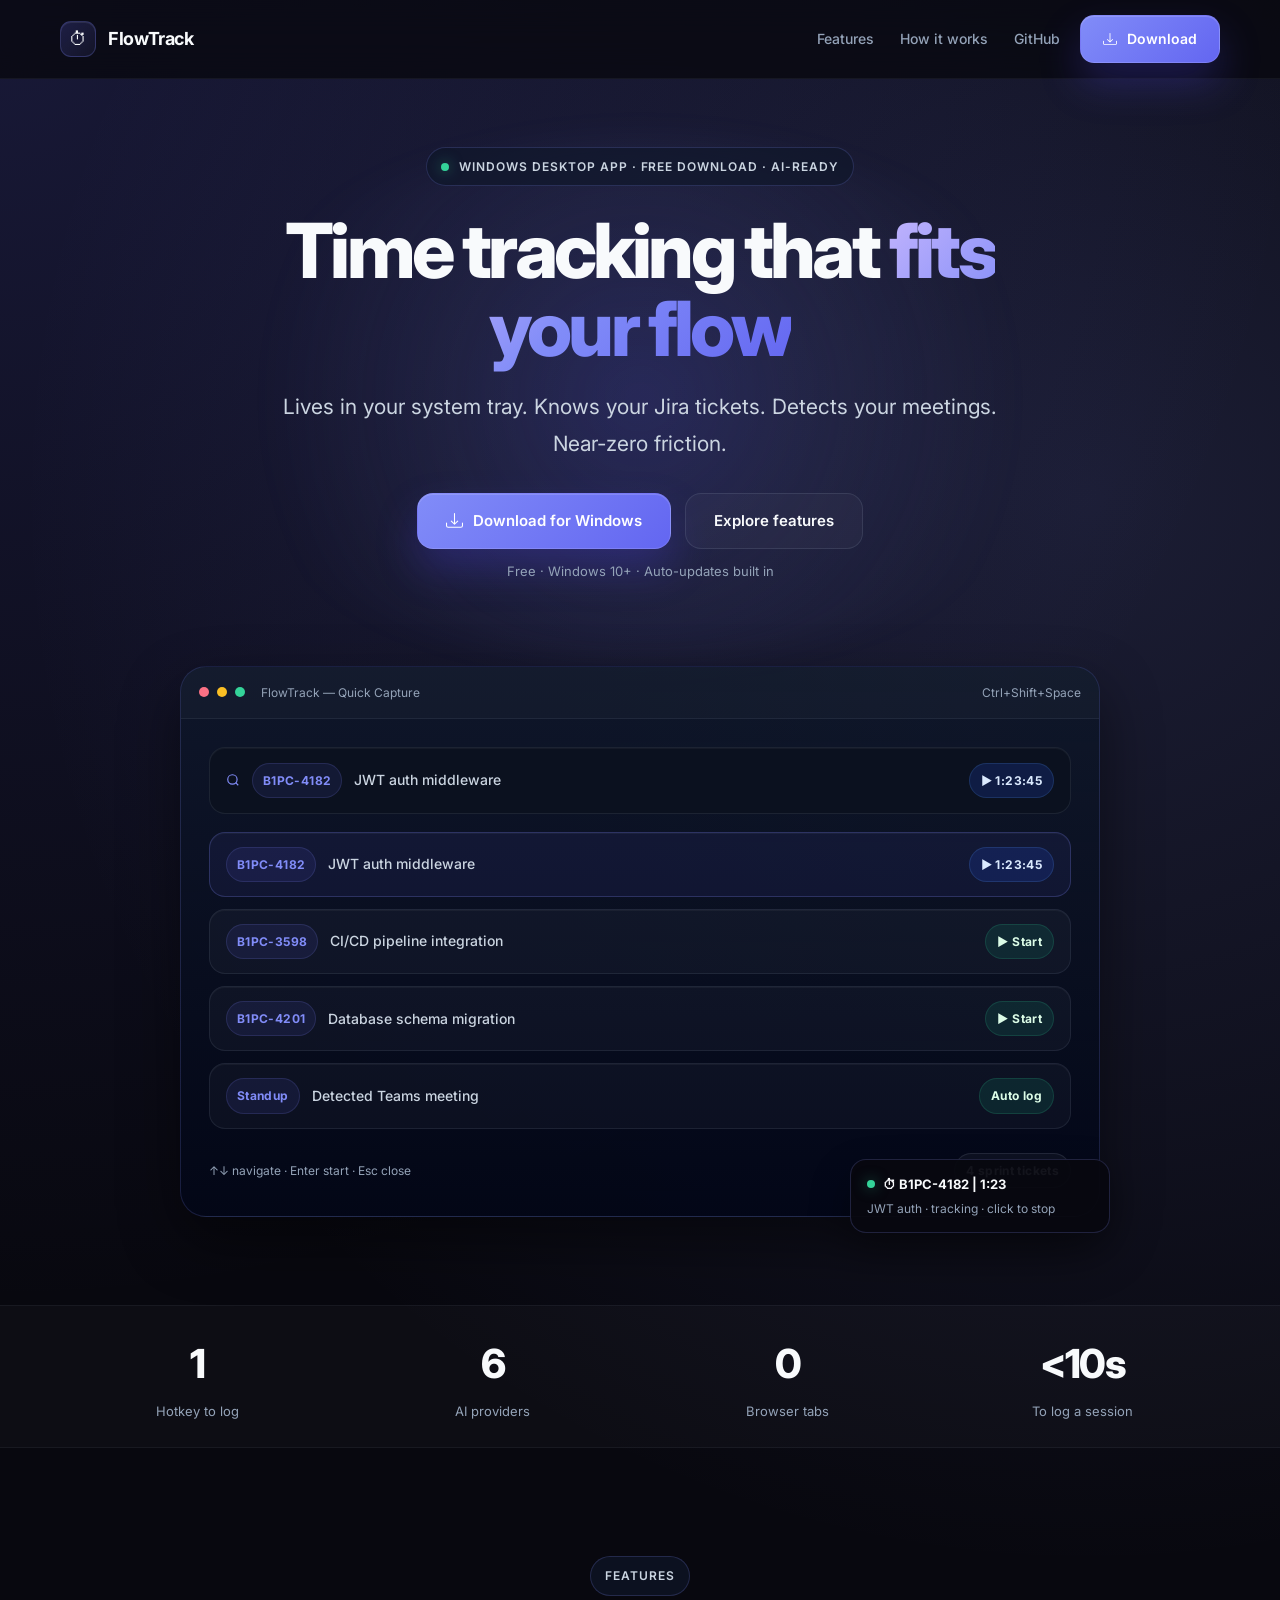
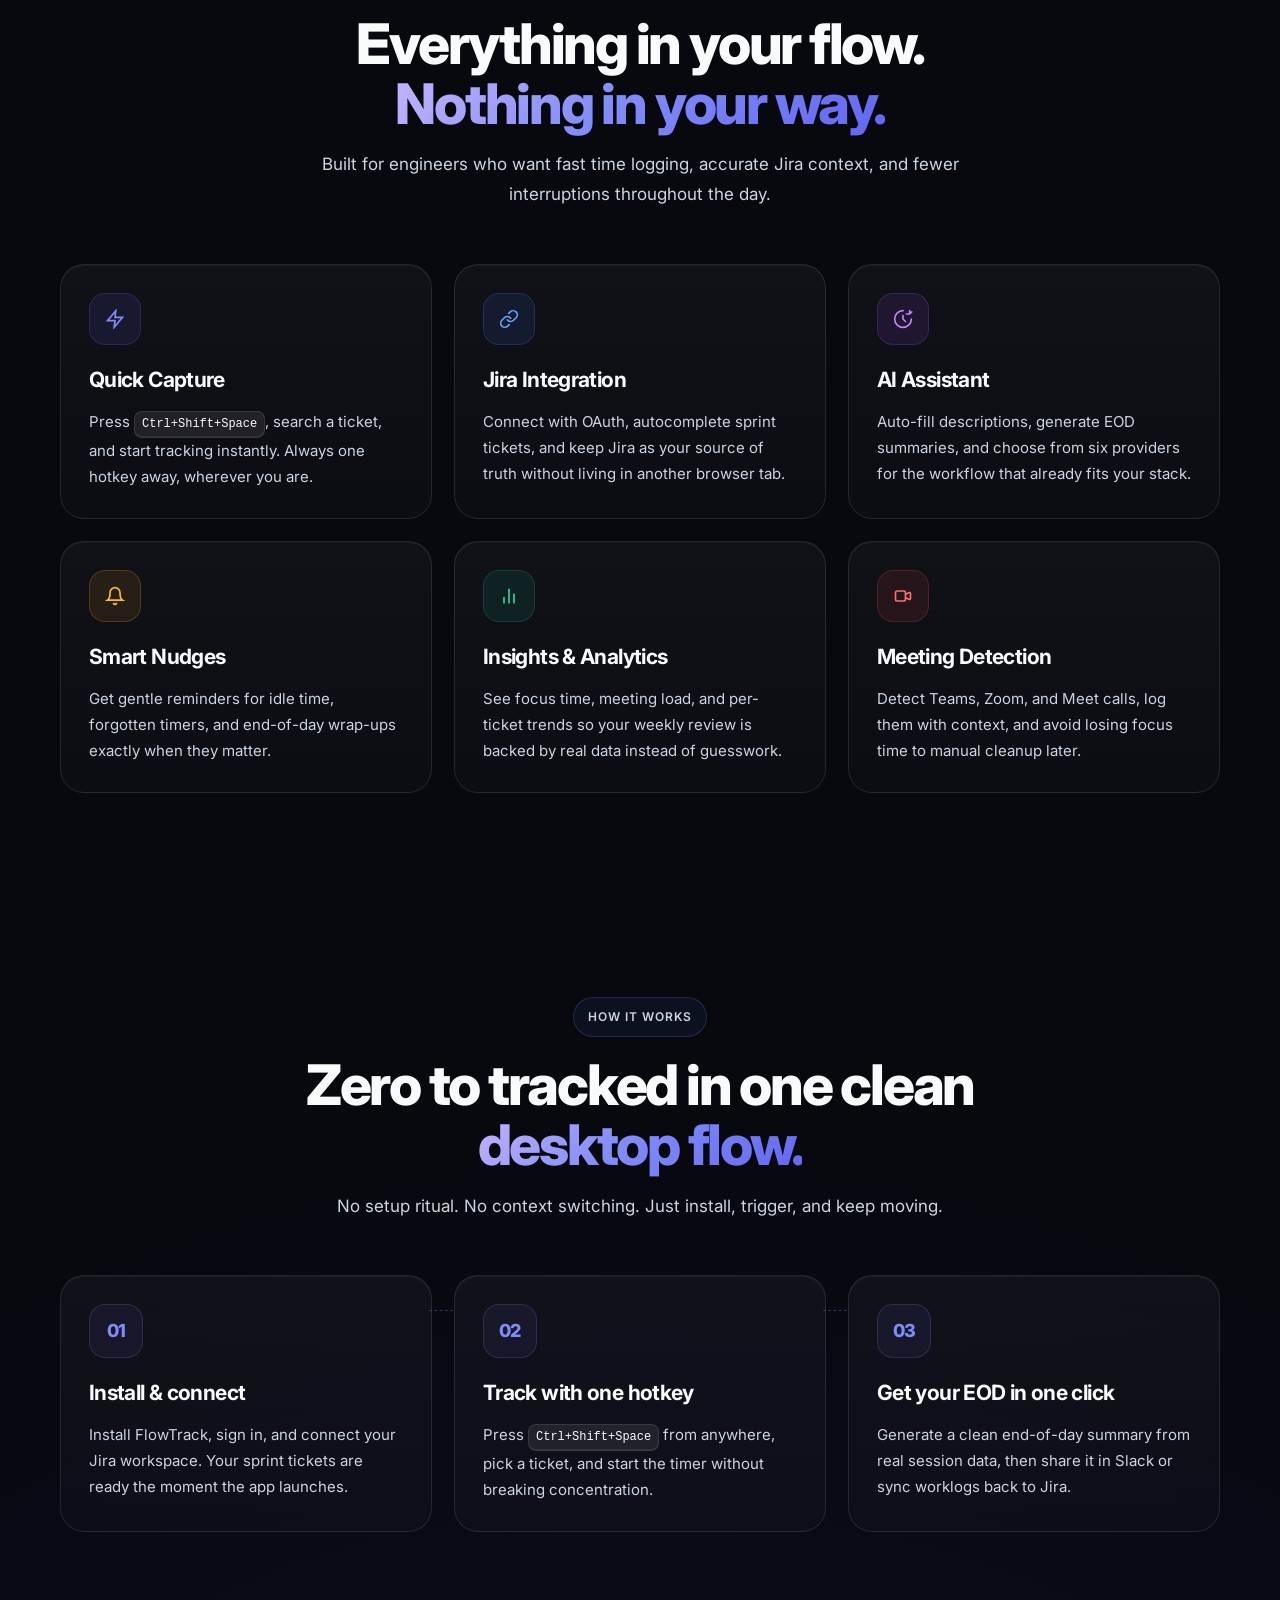
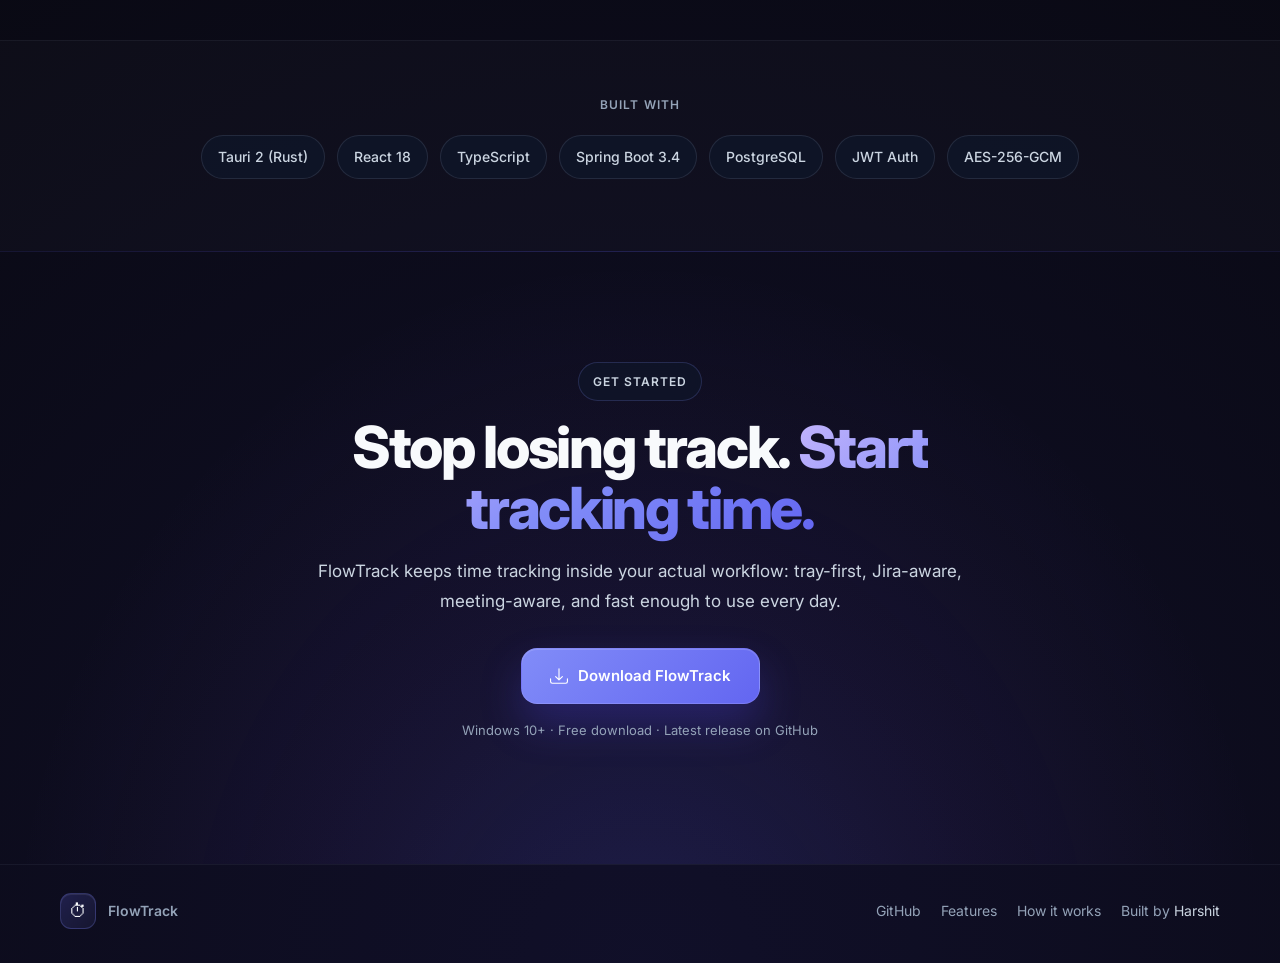
==== docs/index.html @ e768a3fd "feat: complete landing page redesign — premium dark theme Research-driven redesign inspired by Linea" ====
<!DOCTYPE html>
<html lang="en">
<head>
  <meta charset="UTF-8">
  <meta name="viewport" content="width=device-width, initial-scale=1.0">
  <title>FlowTrack — Time tracking that fits your flow</title>
  <meta name="description" content="FlowTrack is a dark-mode desktop time tracker with Jira integration, AI assistance, smart nudges, and near-zero friction logging.">
  <link rel="canonical" href="https://flowtrack.space">
  <link rel="preconnect" href="https://fonts.googleapis.com">
  <link rel="preconnect" href="https://fonts.gstatic.com" crossorigin>
  <link href="https://fonts.googleapis.com/css2?family=Inter:wght@400;500;600;700;800&display=swap" rel="stylesheet">
  <style>
    :root {
      --bg: #08080f;
      --bg-soft: #0d1020;
      --bg-surface: rgba(15, 23, 42, 0.72);
      --bg-surface-strong: rgba(17, 24, 39, 0.92);
      --text-1: #f8fafc;
      --text-2: #cbd5e1;
      --text-3: #94a3b8;
      --border: rgba(148, 163, 184, 0.16);
      --border-strong: rgba(129, 140, 248, 0.24);
      --accent: #6366f1;
      --accent-light: #818cf8;
      --accent-soft: rgba(99, 102, 241, 0.16);
      --success: #34d399;
      --shadow: 0 24px 60px rgba(0, 0, 0, 0.45);
      --shadow-soft: 0 18px 40px rgba(0, 0, 0, 0.3);
      --max-width: 1160px;
      --radius-xl: 24px;
      --radius-lg: 18px;
      --radius-md: 14px;
      --radius-sm: 10px;
    }

    * { box-sizing: border-box; }
    html { scroll-behavior: smooth; }
    body {
      margin: 0;
      font-family: 'Inter', system-ui, -apple-system, BlinkMacSystemFont, 'Segoe UI', sans-serif;
      color: var(--text-1);
      background:
        radial-gradient(circle at top left, rgba(99, 102, 241, 0.18), transparent 30%),
        radial-gradient(circle at 85% 12%, rgba(129, 140, 248, 0.16), transparent 28%),
        radial-gradient(circle at 50% 100%, rgba(79, 70, 229, 0.12), transparent 34%),
        var(--bg);
      min-height: 100vh;
      line-height: 1.6;
      overflow-x: hidden;
    }

    body::before {
      content: '';
      position: fixed;
      inset: 0;
      pointer-events: none;
      background-image:
        linear-gradient(rgba(255,255,255,0.02) 1px, transparent 1px),
        linear-gradient(90deg, rgba(255,255,255,0.02) 1px, transparent 1px);
      background-size: 56px 56px;
      mask-image: radial-gradient(circle at center, black 45%, transparent 100%);
      opacity: 0.16;
    }

    a { color: inherit; }
    img { max-width: 100%; }
    code, kbd { font-family: 'SFMono-Regular', Consolas, 'Liberation Mono', Menlo, monospace; }

    .container {
      width: min(var(--max-width), calc(100% - 40px));
      margin: 0 auto;
    }

    .gradient-text {
      background: linear-gradient(135deg, #c4b5fd 0%, #818cf8 45%, #6366f1 100%);
      -webkit-background-clip: text;
      background-clip: text;
      color: transparent;
    }

    .label-pill,
    .hero-badge {
      display: inline-flex;
      align-items: center;
      gap: 10px;
      padding: 9px 14px;
      border-radius: 999px;
      border: 1px solid rgba(129, 140, 248, 0.2);
      background: rgba(15, 23, 42, 0.68);
      color: var(--text-2);
      font-size: 12px;
      font-weight: 600;
      letter-spacing: 0.08em;
      text-transform: uppercase;
      backdrop-filter: blur(12px);
    }

    .pulse-dot,
    .tray-dot {
      width: 8px;
      height: 8px;
      border-radius: 50%;
      background: var(--success);
      animation: pulseDot 1.8s ease-in-out infinite;
      box-shadow: 0 0 14px rgba(52, 211, 153, 0.5);
    }

    .nav {
      position: sticky;
      top: 0;
      z-index: 50;
      backdrop-filter: blur(18px);
      background: rgba(8, 8, 15, 0.78);
      border-bottom: 1px solid rgba(148, 163, 184, 0.08);
    }

    .nav-inner {
      width: min(var(--max-width), calc(100% - 40px));
      margin: 0 auto;
      min-height: 78px;
      display: flex;
      align-items: center;
      justify-content: space-between;
      gap: 20px;
    }

    .nav-logo,
    .footer-logo {
      display: inline-flex;
      align-items: center;
      gap: 12px;
      text-decoration: none;
    }

    .nav-logo-icon,
    .footer-logo-icon {
      width: 36px;
      height: 36px;
      border-radius: 11px;
      display: inline-flex;
      align-items: center;
      justify-content: center;
      font-size: 18px;
      background: linear-gradient(135deg, rgba(99, 102, 241, 0.22), rgba(129, 140, 248, 0.08));
      border: 1px solid rgba(129, 140, 248, 0.24);
      box-shadow: inset 0 1px 0 rgba(255,255,255,0.08);
    }

    .nav-logo-text {
      font-size: 18px;
      font-weight: 700;
      letter-spacing: -0.02em;
    }

    .nav-links {
      display: flex;
      align-items: center;
      gap: 26px;
      list-style: none;
      padding: 0;
      margin: 0 0 0 auto;
    }

    .nav-links a {
      text-decoration: none;
      color: var(--text-3);
      font-size: 14px;
      font-weight: 500;
      transition: color 0.18s ease;
    }

    .nav-links a:hover,
    .footer-links a:hover { color: var(--text-1); }

    .btn-primary,
    .btn-secondary {
      display: inline-flex;
      align-items: center;
      justify-content: center;
      gap: 10px;
      border-radius: 14px;
      font-weight: 600;
      text-decoration: none;
      transition: transform 0.18s ease, box-shadow 0.18s ease, border-color 0.18s ease, background 0.18s ease;
      white-space: nowrap;
    }

    .btn-primary {
      background: linear-gradient(135deg, var(--accent-light), var(--accent));
      color: white;
      border: 1px solid rgba(196, 181, 253, 0.18);
      box-shadow: 0 20px 40px rgba(79, 70, 229, 0.28), inset 0 1px 0 rgba(255, 255, 255, 0.14);
      padding: 12px 22px;
      font-size: 14px;
    }

    .btn-primary:hover,
    .btn-secondary:hover,
    .feature-card:hover,
    .step:hover,
    .tech-badge:hover {
      transform: translateY(-2px);
    }

    .btn-secondary {
      color: var(--text-1);
      background: rgba(255, 255, 255, 0.03);
      border: 1px solid var(--border);
      padding: 12px 22px;
      font-size: 14px;
    }

    .hero {
      position: relative;
      padding: 68px 0 88px;
    }

    .hero-glow {
      position: absolute;
      left: 50%;
      top: 60px;
      transform: translateX(-50%);
      width: min(920px, 90vw);
      height: 520px;
      border-radius: 50%;
      background: radial-gradient(circle, rgba(99, 102, 241, 0.2) 0%, rgba(129, 140, 248, 0.08) 35%, transparent 72%);
      filter: blur(16px);
      pointer-events: none;
      z-index: 0;
    }

    .hero-content {
      position: relative;
      z-index: 1;
      width: min(1080px, calc(100% - 40px));
      margin: 0 auto;
      text-align: center;
    }

    .hero-h1 {
      margin: 0 auto 22px;
      max-width: 860px;
      font-size: clamp(46px, 7vw, 76px);
      line-height: 1.02;
      font-weight: 800;
      letter-spacing: -0.05em;
    }

    .hero-sub {
      max-width: 760px;
      margin: 0 auto 30px;
      font-size: clamp(18px, 2vw, 21px);
      color: var(--text-2);
      line-height: 1.75;
    }

    .hero-ctas {
      display: flex;
      align-items: center;
      justify-content: center;
      gap: 14px;
      flex-wrap: wrap;
      margin-bottom: 12px;
    }

    .btn-lg {
      padding: 15px 28px;
      font-size: 15px;
      border-radius: 16px;
    }

    .hero-trust {
      margin: 0;
      color: var(--text-3);
      font-size: 13px;
    }

    .mockup-wrap {
      position: relative;
      margin: 60px auto 0;
      max-width: 920px;
      padding-top: 24px;
      animation: floatBob 7s ease-in-out infinite;
    }

    .mockup-window {
      position: relative;
      overflow: hidden;
      border-radius: 26px;
      border: 1px solid rgba(129, 140, 248, 0.18);
      background: linear-gradient(180deg, rgba(15, 23, 42, 0.92), rgba(2, 6, 23, 0.88));
      box-shadow: var(--shadow);
    }

    .mockup-titlebar {
      display: flex;
      align-items: center;
      gap: 8px;
      padding: 16px 18px;
      border-bottom: 1px solid rgba(148, 163, 184, 0.1);
      background: rgba(255, 255, 255, 0.02);
    }

    .tl-dot {
      width: 10px;
      height: 10px;
      border-radius: 50%;
      display: inline-block;
    }

    .tl-red { background: #fb7185; }
    .tl-yellow { background: #fbbf24; }
    .tl-green { background: #34d399; }

    .titlebar-label,
    .titlebar-shortcut {
      font-size: 12px;
      color: var(--text-3);
    }

    .titlebar-label { margin-left: 8px; }
    .titlebar-shortcut { margin-left: auto; }

    .mockup-body {
      padding: 28px;
      display: grid;
      gap: 18px;
    }

    .capture-input,
    .suggestion-row,
    .tray-bubble {
      display: flex;
      align-items: center;
      gap: 12px;
      border-radius: 16px;
      border: 1px solid rgba(148, 163, 184, 0.12);
      background: rgba(255, 255, 255, 0.03);
      box-shadow: inset 0 1px 0 rgba(255, 255, 255, 0.04);
    }

    .capture-input {
      padding: 15px 16px;
      background: rgba(12, 18, 32, 0.96);
    }

    .capture-val,
    .ticket-chip,
    .start-chip,
    .timer-pill,
    .sprint-chip {
      font-size: 12px;
      font-weight: 700;
      letter-spacing: 0.03em;
    }

    .capture-val,
    .ticket-chip {
      color: var(--accent-light);
      background: rgba(99, 102, 241, 0.1);
      padding: 7px 10px;
      border-radius: 999px;
      border: 1px solid rgba(129, 140, 248, 0.16);
      white-space: nowrap;
    }

    .capture-desc,
    .ticket-name {
      color: var(--text-2);
      font-size: 14px;
      font-weight: 500;
      min-width: 0;
      flex: 1;
      text-align: left;
    }

    .timer-pill,
    .start-chip,
    .sprint-chip {
      margin-left: auto;
      padding: 7px 11px;
      border-radius: 999px;
      white-space: nowrap;
    }

    .timer-pill {
      color: #dbeafe;
      background: rgba(30, 64, 175, 0.26);
      border: 1px solid rgba(96, 165, 250, 0.16);
    }

    .start-chip {
      color: #dcfce7;
      background: rgba(16, 185, 129, 0.12);
      border: 1px solid rgba(52, 211, 153, 0.16);
    }

    .suggestion-list {
      display: grid;
      gap: 12px;
    }

    .suggestion-row {
      padding: 14px 16px;
    }

    .suggestion-row.active {
      border-color: rgba(129, 140, 248, 0.24);
      background: rgba(99, 102, 241, 0.08);
    }

    .mockup-footer {
      display: flex;
      justify-content: space-between;
      align-items: center;
      gap: 12px;
      flex-wrap: wrap;
      padding-top: 6px;
    }

    .mockup-hint {
      color: var(--text-3);
      font-size: 12px;
    }

    .sprint-chip {
      margin-left: 0;
      color: var(--text-2);
      background: rgba(255, 255, 255, 0.04);
      border: 1px solid var(--border);
    }

    .tray-bubble {
      position: absolute;
      right: -10px;
      bottom: -16px;
      padding: 14px 16px;
      min-width: 260px;
      justify-content: flex-start;
      background: rgba(8, 8, 15, 0.94);
      border-color: rgba(129, 140, 248, 0.2);
      box-shadow: var(--shadow-soft);
    }

    .tray-title {
      display: flex;
      align-items: center;
      gap: 8px;
      margin-bottom: 4px;
      font-size: 13px;
      font-weight: 700;
      color: var(--text-1);
    }

    .tray-sub {
      font-size: 12px;
      color: var(--text-3);
      text-align: left;
    }

    .stats-strip {
      border-top: 1px solid rgba(148, 163, 184, 0.08);
      border-bottom: 1px solid rgba(148, 163, 184, 0.08);
      background: rgba(255, 255, 255, 0.02);
    }

    .stats-grid {
      width: min(var(--max-width), calc(100% - 40px));
      margin: 0 auto;
      padding: 26px 0;
      display: grid;
      grid-template-columns: repeat(4, minmax(0, 1fr));
      gap: 20px;
      text-align: center;
    }

    .stat-value {
      font-size: clamp(28px, 4vw, 40px);
      font-weight: 800;
      letter-spacing: -0.04em;
      color: var(--text-1);
      margin-bottom: 6px;
    }

    .stat-label {
      color: var(--text-3);
      font-size: 13px;
      line-height: 1.5;
    }

    .section {
      padding: 108px 0;
    }

    .section-inner {
      width: min(var(--max-width), calc(100% - 40px));
      margin: 0 auto;
    }

    .section-header {
      max-width: 720px;
      margin: 0 auto 54px;
      text-align: center;
    }

    .section-h2 {
      margin: 18px 0 16px;
      font-size: clamp(34px, 5vw, 56px);
      line-height: 1.08;
      letter-spacing: -0.04em;
      font-weight: 800;
    }

    .section-sub {
      margin: 0;
      color: var(--text-2);
      font-size: 17px;
      line-height: 1.75;
    }

    .features-grid {
      display: grid;
      grid-template-columns: repeat(3, minmax(0, 1fr));
      gap: 22px;
    }

    .feature-card,
    .step {
      position: relative;
      padding: 28px;
      border-radius: var(--radius-xl);
      border: 1px solid var(--border);
      background: linear-gradient(180deg, rgba(255, 255, 255, 0.04), rgba(255, 255, 255, 0.02));
      box-shadow: inset 0 1px 0 rgba(255, 255, 255, 0.04);
      transition: transform 0.18s ease, border-color 0.18s ease, box-shadow 0.18s ease;
    }

    .feature-card:hover,
    .step:hover {
      border-color: rgba(129, 140, 248, 0.28);
      box-shadow: 0 24px 50px rgba(0, 0, 0, 0.28);
    }

    .feature-icon {
      width: 52px;
      height: 52px;
      border-radius: 16px;
      display: inline-flex;
      align-items: center;
      justify-content: center;
      margin-bottom: 18px;
    }

    .feature-title,
    .step-title {
      margin: 0 0 12px;
      font-size: 21px;
      font-weight: 700;
      letter-spacing: -0.03em;
    }

    .feature-desc,
    .step-desc {
      margin: 0;
      color: var(--text-2);
      font-size: 15px;
      line-height: 1.75;
    }

    kbd {
      display: inline-flex;
      align-items: center;
      padding: 2px 7px;
      border-radius: 8px;
      background: rgba(255, 255, 255, 0.08);
      border: 1px solid rgba(255, 255, 255, 0.1);
      color: var(--text-1);
      font-size: 12px;
      box-shadow: inset 0 -1px 0 rgba(255, 255, 255, 0.08);
    }

    .hiw-section {
      padding-top: 96px;
    }

    .steps-grid {
      position: relative;
      display: grid;
      grid-template-columns: repeat(3, minmax(0, 1fr));
      gap: 22px;
    }

    .step::before {
      content: '';
      position: absolute;
      top: 34px;
      right: -22px;
      width: 24px;
      border-top: 1px dashed rgba(129, 140, 248, 0.3);
    }

    .step:last-child::before { display: none; }

    .step-num {
      width: 54px;
      height: 54px;
      border-radius: 16px;
      display: inline-flex;
      align-items: center;
      justify-content: center;
      margin-bottom: 18px;
      font-size: 18px;
      font-weight: 800;
      letter-spacing: -0.03em;
      color: var(--accent-light);
      background: rgba(99, 102, 241, 0.08);
      border: 1px solid rgba(129, 140, 248, 0.2);
    }

    .tech-section {
      padding: 54px 0 72px;
      border-top: 1px solid rgba(148, 163, 184, 0.08);
      background: rgba(255, 255, 255, 0.015);
      text-align: center;
    }

    .tech-label {
      margin-bottom: 20px;
      color: var(--text-3);
      font-size: 12px;
      font-weight: 600;
      letter-spacing: 0.1em;
      text-transform: uppercase;
    }

    .tech-badges {
      display: flex;
      flex-wrap: wrap;
      gap: 12px;
      justify-content: center;
    }

    .tech-badge {
      padding: 10px 16px;
      border-radius: 999px;
      border: 1px solid var(--border);
      background: var(--bg-surface);
      color: var(--text-2);
      font-size: 14px;
      font-weight: 500;
      transition: transform 0.18s ease, border-color 0.18s ease, background 0.18s ease;
    }

    .tech-badge:hover {
      border-color: rgba(129, 140, 248, 0.28);
      background: rgba(99, 102, 241, 0.08);
      color: var(--text-1);
    }

    .cta-section {
      border-top: 1px solid rgba(99, 102, 241, 0.12);
      background: radial-gradient(ellipse at 50% 120%, rgba(99, 102, 241, 0.16) 0%, rgba(139, 92, 246, 0.06) 38%, transparent 70%);
      padding: 110px 0;
      text-align: center;
    }

    .cta-inner {
      width: min(680px, calc(100% - 40px));
      margin: 0 auto;
    }

    .cta-h2 {
      margin: 16px 0 18px;
      font-size: clamp(36px, 5vw, 58px);
      line-height: 1.05;
      letter-spacing: -0.04em;
      font-weight: 800;
    }

    .cta-sub {
      margin: 0 0 32px;
      color: var(--text-2);
      font-size: 17px;
      line-height: 1.75;
    }

    .cta-trust {
      margin-top: 16px;
      color: var(--text-3);
      font-size: 13px;
    }

    .footer {
      border-top: 1px solid rgba(148, 163, 184, 0.08);
      padding: 28px 0 34px;
    }

    .footer-inner {
      width: min(var(--max-width), calc(100% - 40px));
      margin: 0 auto;
      display: flex;
      align-items: center;
      justify-content: space-between;
      gap: 18px;
      flex-wrap: wrap;
    }

    .footer-logo-text {
      color: var(--text-3);
      font-size: 14px;
      font-weight: 600;
    }

    .footer-links {
      display: flex;
      align-items: center;
      justify-content: center;
      gap: 20px;
      flex-wrap: wrap;
      color: var(--text-3);
      font-size: 14px;
    }

    .footer-links a {
      text-decoration: none;
      color: var(--text-3);
      transition: color 0.18s ease;
    }

    .author-link { color: var(--text-2) !important; }

    .a1 { opacity: 0; animation: fadeUp 0.65s ease-out 0.05s forwards; }
    .a2 { opacity: 0; animation: fadeUp 0.65s ease-out 0.18s forwards; }
    .a3 { opacity: 0; animation: fadeUp 0.65s ease-out 0.31s forwards; }
    .a4 { opacity: 0; animation: fadeUp 0.65s ease-out 0.44s forwards; }
    .a5 { opacity: 0; animation: fadeUp 0.65s ease-out 0.58s forwards; }

    @keyframes pulseDot {
      0%, 100% { opacity: 1; transform: scale(1); }
      50% { opacity: 0.55; transform: scale(0.88); }
    }

    @keyframes floatBob {
      0%, 100% { transform: translateY(0px); }
      50% { transform: translateY(-10px); }
    }

    @keyframes fadeUp {
      from { opacity: 0; transform: translateY(22px); }
      to { opacity: 1; transform: translateY(0); }
    }

    ::-webkit-scrollbar { width: 8px; }
    ::-webkit-scrollbar-track { background: transparent; }
    ::-webkit-scrollbar-thumb {
      background: rgba(99, 102, 241, 0.3);
      border-radius: 999px;
    }

    @media (max-width: 1040px) {
      .features-grid,
      .steps-grid,
      .stats-grid {
        grid-template-columns: repeat(2, minmax(0, 1fr));
      }

      .step:nth-child(2)::before { display: none; }
    }

    @media (max-width: 780px) {
      .nav-inner {
        min-height: auto;
        padding: 18px 0;
        flex-wrap: wrap;
      }

      .nav-links {
        order: 3;
        width: 100%;
        justify-content: center;
        margin: 0;
      }

      .hero { padding-top: 44px; }
      .hero-content,
      .section-inner,
      .cta-inner,
      .stats-grid,
      .footer-inner,
      .nav-inner { width: min(var(--max-width), calc(100% - 28px)); }

      .mockup-body { padding: 18px; }
      .tray-bubble {
        position: static;
        margin-top: 16px;
        min-width: 0;
      }

      .features-grid,
      .steps-grid,
      .stats-grid {
        grid-template-columns: 1fr;
      }

      .step::before { display: none; }
      .section { padding: 86px 0; }
      .tech-section { padding-top: 42px; }
    }

    @media (max-width: 560px) {
      .hero-h1 { font-size: clamp(38px, 11vw, 52px); }
      .hero-sub, .section-sub, .cta-sub { font-size: 16px; }
      .hero-ctas { flex-direction: column; }
      .btn-primary, .btn-secondary, .btn-lg { width: 100%; }
      .capture-input,
      .suggestion-row { flex-wrap: wrap; }
      .timer-pill,
      .start-chip,
      .sprint-chip { margin-left: 0; }
      .mockup-footer { align-items: flex-start; }
    }
  </style>
</head>
<body>
  <nav class="nav">
    <div class="nav-inner">
      <a href="#top" class="nav-logo" aria-label="FlowTrack home">
        <div class="nav-logo-icon">⏱</div>
        <span class="nav-logo-text">FlowTrack</span>
      </a>

      <ul class="nav-links">
        <li><a href="#features">Features</a></li>
        <li><a href="#how-it-works">How it works</a></li>
        <li><a href="https://github.com/harshit9466/Flowtrack" target="_blank" rel="noopener">GitHub</a></li>
      </ul>

      <a href="https://github.com/harshit9466/flowtrack-releases/releases/latest" class="btn-primary" target="_blank" rel="noopener">
        <svg width="14" height="14" viewBox="0 0 16 16" fill="currentColor" aria-hidden="true">
          <path d="M.5 9.9a.5.5 0 0 1 .5.5v2.5a1 1 0 0 0 1 1h12a1 1 0 0 0 1-1v-2.5a.5.5 0 0 1 1 0v2.5a2 2 0 0 1-2 2H2a2 2 0 0 1-2-2v-2.5a.5.5 0 0 1 .5-.5z"></path>
          <path d="M7.646 11.854a.5.5 0 0 0 .708 0l3-3a.5.5 0 0 0-.708-.708L8.5 10.293V1.5a.5.5 0 0 0-1 0v8.793L5.354 8.146a.5.5 0 1 0-.708.708l3 3z"></path>
        </svg>
        Download
      </a>
    </div>
  </nav>

  <main id="top">
    <section class="hero">
      <div class="hero-glow"></div>
      <div class="hero-content">
        <div class="a1" style="margin-bottom: 26px;">
          <span class="hero-badge">
            <span class="pulse-dot"></span>
            Windows desktop app · Free download · AI-ready
          </span>
        </div>

        <h1 class="hero-h1 a2">Time tracking that <span class="gradient-text">fits your flow</span></h1>

        <p class="hero-sub a3">Lives in your system tray. Knows your Jira tickets. Detects your meetings. Near-zero friction.</p>

        <div class="hero-ctas a4">
          <a href="https://github.com/harshit9466/flowtrack-releases/releases/latest" class="btn-primary btn-lg" target="_blank" rel="noopener">
            <svg width="17" height="17" viewBox="0 0 16 16" fill="currentColor" aria-hidden="true">
              <path d="M.5 9.9a.5.5 0 0 1 .5.5v2.5a1 1 0 0 0 1 1h12a1 1 0 0 0 1-1v-2.5a.5.5 0 0 1 1 0v2.5a2 2 0 0 1-2 2H2a2 2 0 0 1-2-2v-2.5a.5.5 0 0 1 .5-.5z"></path>
              <path d="M7.646 11.854a.5.5 0 0 0 .708 0l3-3a.5.5 0 0 0-.708-.708L8.5 10.293V1.5a.5.5 0 0 0-1 0v8.793L5.354 8.146a.5.5 0 1 0-.708.708l3 3z"></path>
            </svg>
            Download for Windows
          </a>
          <a href="#features" class="btn-secondary btn-lg">Explore features</a>
        </div>

        <p class="hero-trust a4">Free · Windows 10+ · Auto-updates built in</p>

        <div class="mockup-wrap a5" aria-hidden="true">
          <div class="mockup-window">
            <div class="mockup-titlebar">
              <span class="tl-dot tl-red"></span>
              <span class="tl-dot tl-yellow"></span>
              <span class="tl-dot tl-green"></span>
              <span class="titlebar-label">FlowTrack — Quick Capture</span>
              <span class="titlebar-shortcut">Ctrl+Shift+Space</span>
            </div>

            <div class="mockup-body">
              <div class="capture-input">
                <svg width="14" height="14" viewBox="0 0 24 24" fill="none" stroke="#818cf8" stroke-width="2" aria-hidden="true">
                  <circle cx="11" cy="11" r="8"></circle>
                  <path d="m21 21-4.35-4.35"></path>
                </svg>
                <span class="capture-val">B1PC-4182</span>
                <span class="capture-desc">JWT auth middleware</span>
                <span class="timer-pill">▶ 1:23:45</span>
              </div>

              <div class="suggestion-list">
                <div class="suggestion-row active">
                  <span class="ticket-chip">B1PC-4182</span>
                  <span class="ticket-name">JWT auth middleware</span>
                  <span class="timer-pill">▶ 1:23:45</span>
                </div>
                <div class="suggestion-row">
                  <span class="ticket-chip">B1PC-3598</span>
                  <span class="ticket-name">CI/CD pipeline integration</span>
                  <span class="start-chip">▶ Start</span>
                </div>
                <div class="suggestion-row">
                  <span class="ticket-chip">B1PC-4201</span>
                  <span class="ticket-name">Database schema migration</span>
                  <span class="start-chip">▶ Start</span>
                </div>
                <div class="suggestion-row">
                  <span class="ticket-chip">Standup</span>
                  <span class="ticket-name">Detected Teams meeting</span>
                  <span class="start-chip">Auto log</span>
                </div>
              </div>

              <div class="mockup-footer">
                <span class="mockup-hint">↑↓ navigate · Enter start · Esc close</span>
                <span class="sprint-chip">4 sprint tickets</span>
              </div>
            </div>
          </div>

          <div class="tray-bubble">
            <div>
              <div class="tray-title"><span class="tray-dot"></span><span>⏱ B1PC-4182 | 1:23</span></div>
              <div class="tray-sub">JWT auth · tracking · click to stop</div>
            </div>
          </div>
        </div>
      </div>
    </section>

    <div class="stats-strip">
      <div class="stats-grid">
        <div>
          <div class="stat-value">1</div>
          <div class="stat-label">Hotkey to log</div>
        </div>
        <div>
          <div class="stat-value">6</div>
          <div class="stat-label">AI providers</div>
        </div>
        <div>
          <div class="stat-value">0</div>
          <div class="stat-label">Browser tabs</div>
        </div>
        <div>
          <div class="stat-value">&lt;10s</div>
          <div class="stat-label">To log a session</div>
        </div>
      </div>
    </div>

    <section id="features" class="section">
      <div class="section-inner">
        <div class="section-header">
          <span class="label-pill">Features</span>
          <h2 class="section-h2">Everything in your flow. <span class="gradient-text">Nothing in your way.</span></h2>
          <p class="section-sub">Built for engineers who want fast time logging, accurate Jira context, and fewer interruptions throughout the day.</p>
        </div>

        <div class="features-grid">
          <article class="feature-card">
            <div class="feature-icon" style="background: rgba(99,102,241,0.1); border: 1px solid rgba(99,102,241,0.22);">
              <svg width="20" height="20" viewBox="0 0 24 24" fill="none" stroke="#818cf8" stroke-width="2" stroke-linecap="round" aria-hidden="true"><path d="M13 2 3 14h9l-1 8 10-12h-9l1-8z"></path></svg>
            </div>
            <h3 class="feature-title">Quick Capture</h3>
            <p class="feature-desc">Press <kbd>Ctrl+Shift+Space</kbd>, search a ticket, and start tracking instantly. Always one hotkey away, wherever you are.</p>
          </article>

          <article class="feature-card">
            <div class="feature-icon" style="background: rgba(59,130,246,0.1); border: 1px solid rgba(59,130,246,0.22);">
              <svg width="20" height="20" viewBox="0 0 24 24" fill="none" stroke="#60a5fa" stroke-width="2" stroke-linecap="round" aria-hidden="true"><path d="M10 13a5 5 0 0 0 7.54.54l3-3a5 5 0 0 0-7.07-7.07l-1.72 1.71"></path><path d="M14 11a5 5 0 0 0-7.54-.54l-3 3a5 5 0 0 0 7.07 7.07l1.71-1.71"></path></svg>
            </div>
            <h3 class="feature-title">Jira Integration</h3>
            <p class="feature-desc">Connect with OAuth, autocomplete sprint tickets, and keep Jira as your source of truth without living in another browser tab.</p>
          </article>

          <article class="feature-card">
            <div class="feature-icon" style="background: rgba(168,85,247,0.1); border: 1px solid rgba(168,85,247,0.22);">
              <svg width="20" height="20" viewBox="0 0 24 24" fill="none" stroke="#c084fc" stroke-width="2" stroke-linecap="round" aria-hidden="true"><path d="M12 2a10 10 0 1 0 10 10"></path><path d="M12 8v4l3 3"></path><path d="M20 2v4m0 0h-4m4 0 2.5-2.5"></path></svg>
            </div>
            <h3 class="feature-title">AI Assistant</h3>
            <p class="feature-desc">Auto-fill descriptions, generate EOD summaries, and choose from six providers for the workflow that already fits your stack.</p>
          </article>

          <article class="feature-card">
            <div class="feature-icon" style="background: rgba(245,158,11,0.1); border: 1px solid rgba(245,158,11,0.22);">
              <svg width="20" height="20" viewBox="0 0 24 24" fill="none" stroke="#fbbf24" stroke-width="2" stroke-linecap="round" aria-hidden="true"><path d="M18 8A6 6 0 0 0 6 8c0 7-3 9-3 9h18s-3-2-3-9"></path><path d="M13.73 21a2 2 0 0 1-3.46 0"></path></svg>
            </div>
            <h3 class="feature-title">Smart Nudges</h3>
            <p class="feature-desc">Get gentle reminders for idle time, forgotten timers, and end-of-day wrap-ups exactly when they matter.</p>
          </article>

          <article class="feature-card">
            <div class="feature-icon" style="background: rgba(16,185,129,0.1); border: 1px solid rgba(16,185,129,0.22);">
              <svg width="20" height="20" viewBox="0 0 24 24" fill="none" stroke="#34d399" stroke-width="2" stroke-linecap="round" aria-hidden="true"><path d="M18 20V10"></path><path d="M12 20V4"></path><path d="M6 20v-6"></path></svg>
            </div>
            <h3 class="feature-title">Insights &amp; Analytics</h3>
            <p class="feature-desc">See focus time, meeting load, and per-ticket trends so your weekly review is backed by real data instead of guesswork.</p>
          </article>

          <article class="feature-card">
            <div class="feature-icon" style="background: rgba(239,68,68,0.1); border: 1px solid rgba(239,68,68,0.22);">
              <svg width="20" height="20" viewBox="0 0 24 24" fill="none" stroke="#f87171" stroke-width="2" stroke-linecap="round" aria-hidden="true"><path d="M15 10l4.553-2.069A1 1 0 0 1 21 8.87v6.262a1 1 0 0 1-1.447.894L15 14"></path><rect x="3" y="6" width="12" height="12" rx="2"></rect></svg>
            </div>
            <h3 class="feature-title">Meeting Detection</h3>
            <p class="feature-desc">Detect Teams, Zoom, and Meet calls, log them with context, and avoid losing focus time to manual cleanup later.</p>
          </article>
        </div>
      </div>
    </section>

    <section id="how-it-works" class="section hiw-section">
      <div class="section-inner">
        <div class="section-header">
          <span class="label-pill">How it works</span>
          <h2 class="section-h2">Zero to tracked in one clean <span class="gradient-text">desktop flow.</span></h2>
          <p class="section-sub">No setup ritual. No context switching. Just install, trigger, and keep moving.</p>
        </div>

        <div class="steps-grid">
          <article class="step">
            <div class="step-num">01</div>
            <h3 class="step-title">Install &amp; connect</h3>
            <p class="step-desc">Install FlowTrack, sign in, and connect your Jira workspace. Your sprint tickets are ready the moment the app launches.</p>
          </article>

          <article class="step">
            <div class="step-num">02</div>
            <h3 class="step-title">Track with one hotkey</h3>
            <p class="step-desc">Press <kbd>Ctrl+Shift+Space</kbd> from anywhere, pick a ticket, and start the timer without breaking concentration.</p>
          </article>

          <article class="step">
            <div class="step-num">03</div>
            <h3 class="step-title">Get your EOD in one click</h3>
            <p class="step-desc">Generate a clean end-of-day summary from real session data, then share it in Slack or sync worklogs back to Jira.</p>
          </article>
        </div>
      </div>
    </section>

    <section class="tech-section">
      <div class="container">
        <div class="tech-label">Built with</div>
        <div class="tech-badges">
          <span class="tech-badge">Tauri 2 (Rust)</span>
          <span class="tech-badge">React 18</span>
          <span class="tech-badge">TypeScript</span>
          <span class="tech-badge">Spring Boot 3.4</span>
          <span class="tech-badge">PostgreSQL</span>
          <span class="tech-badge">JWT Auth</span>
          <span class="tech-badge">AES-256-GCM</span>
        </div>
      </div>
    </section>

    <section id="download" class="cta-section">
      <div class="cta-inner">
        <span class="label-pill">Get started</span>
        <h2 class="cta-h2">Stop losing track. <span class="gradient-text">Start tracking time.</span></h2>
        <p class="cta-sub">FlowTrack keeps time tracking inside your actual workflow: tray-first, Jira-aware, meeting-aware, and fast enough to use every day.</p>
        <a href="https://github.com/harshit9466/flowtrack-releases/releases/latest" class="btn-primary btn-lg" target="_blank" rel="noopener">
          <svg width="18" height="18" viewBox="0 0 16 16" fill="currentColor" aria-hidden="true">
            <path d="M.5 9.9a.5.5 0 0 1 .5.5v2.5a1 1 0 0 0 1 1h12a1 1 0 0 0 1-1v-2.5a.5.5 0 0 1 1 0v2.5a2 2 0 0 1-2 2H2a2 2 0 0 1-2-2v-2.5a.5.5 0 0 1 .5-.5z"></path>
            <path d="M7.646 11.854a.5.5 0 0 0 .708 0l3-3a.5.5 0 0 0-.708-.708L8.5 10.293V1.5a.5.5 0 0 0-1 0v8.793L5.354 8.146a.5.5 0 1 0-.708.708l3 3z"></path>
          </svg>
          Download FlowTrack
        </a>
        <p class="cta-trust">Windows 10+ · Free download · Latest release on GitHub</p>
      </div>
    </section>
  </main>

  <footer class="footer">
    <div class="footer-inner">
      <a href="#top" class="footer-logo">
        <div class="footer-logo-icon">⏱</div>
        <span class="footer-logo-text">FlowTrack</span>
      </a>

      <div class="footer-links">
        <a href="https://github.com/harshit9466/Flowtrack" target="_blank" rel="noopener">GitHub</a>
        <a href="#features">Features</a>
        <a href="#how-it-works">How it works</a>
        <span>Built by <a href="https://github.com/harshit9466" target="_blank" rel="noopener" class="author-link">Harshit</a></span>
      </div>
    </div>
  </footer>
</body>
</html>
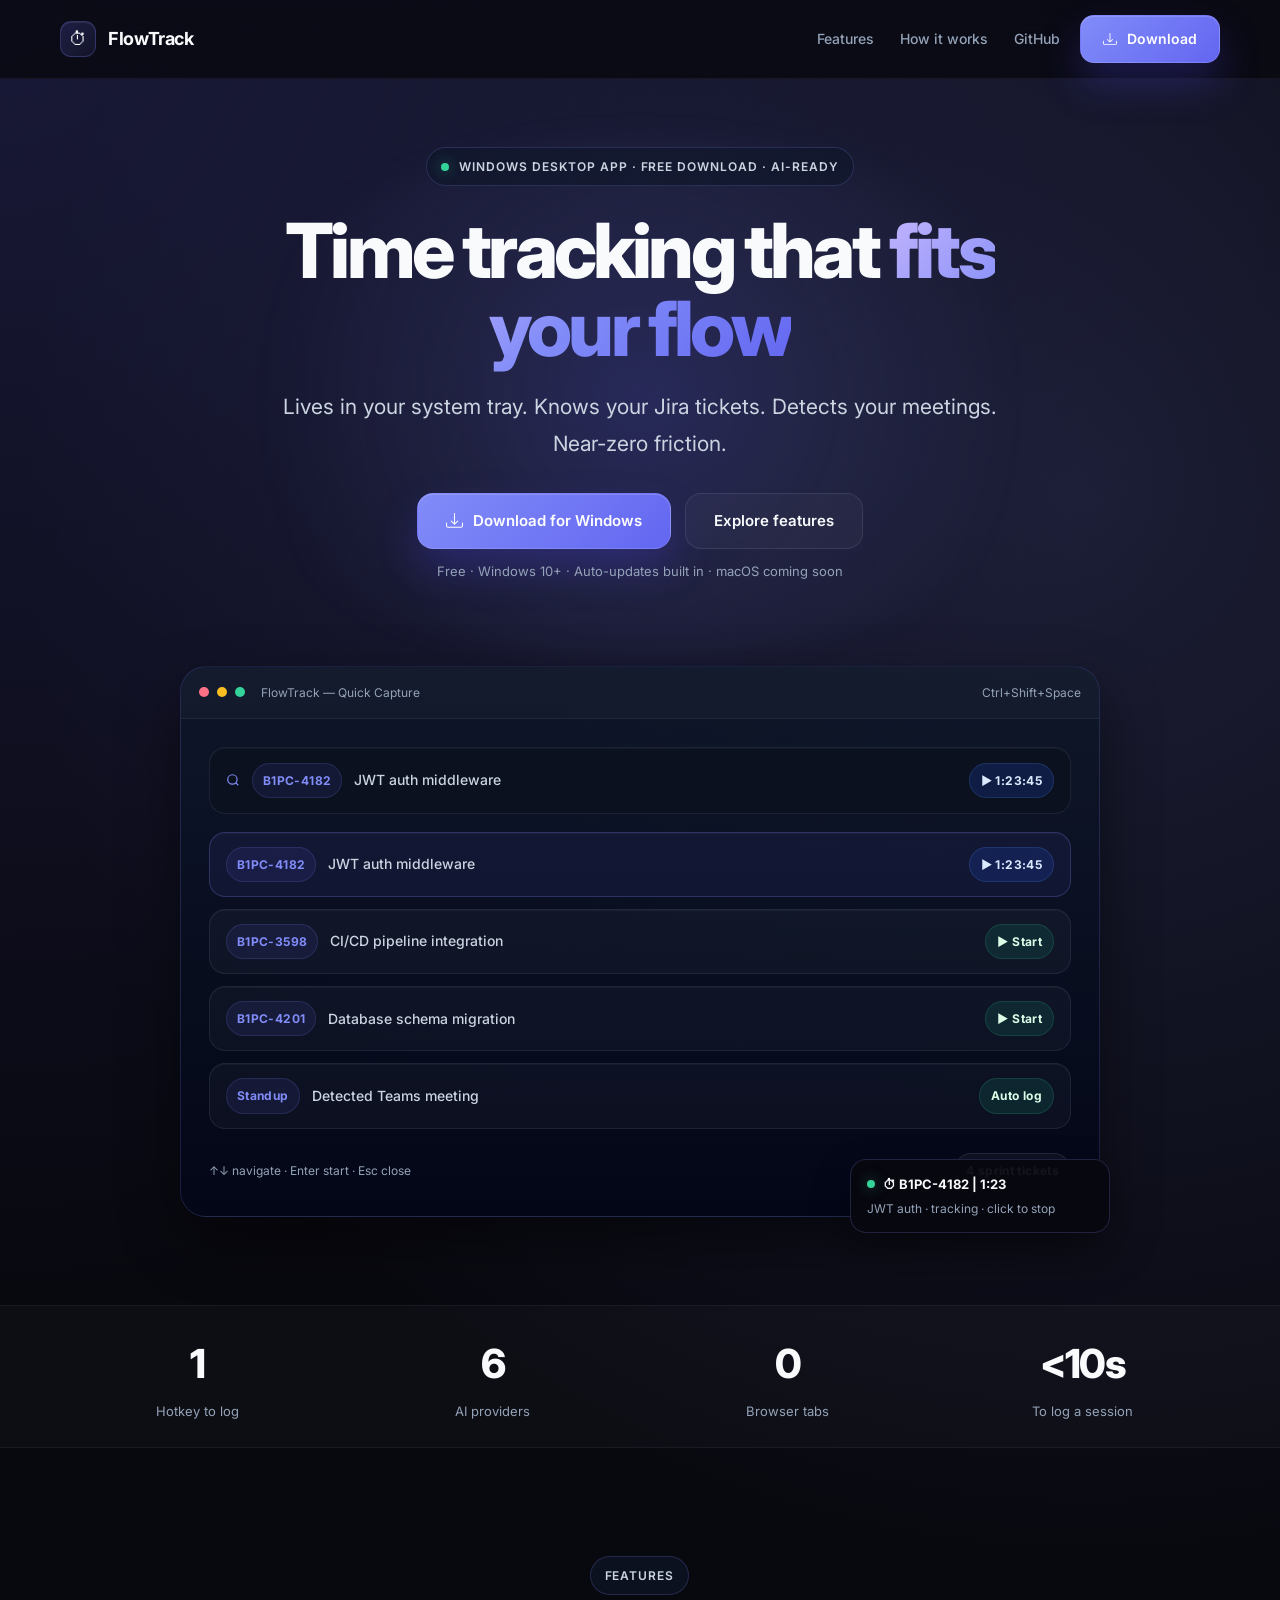
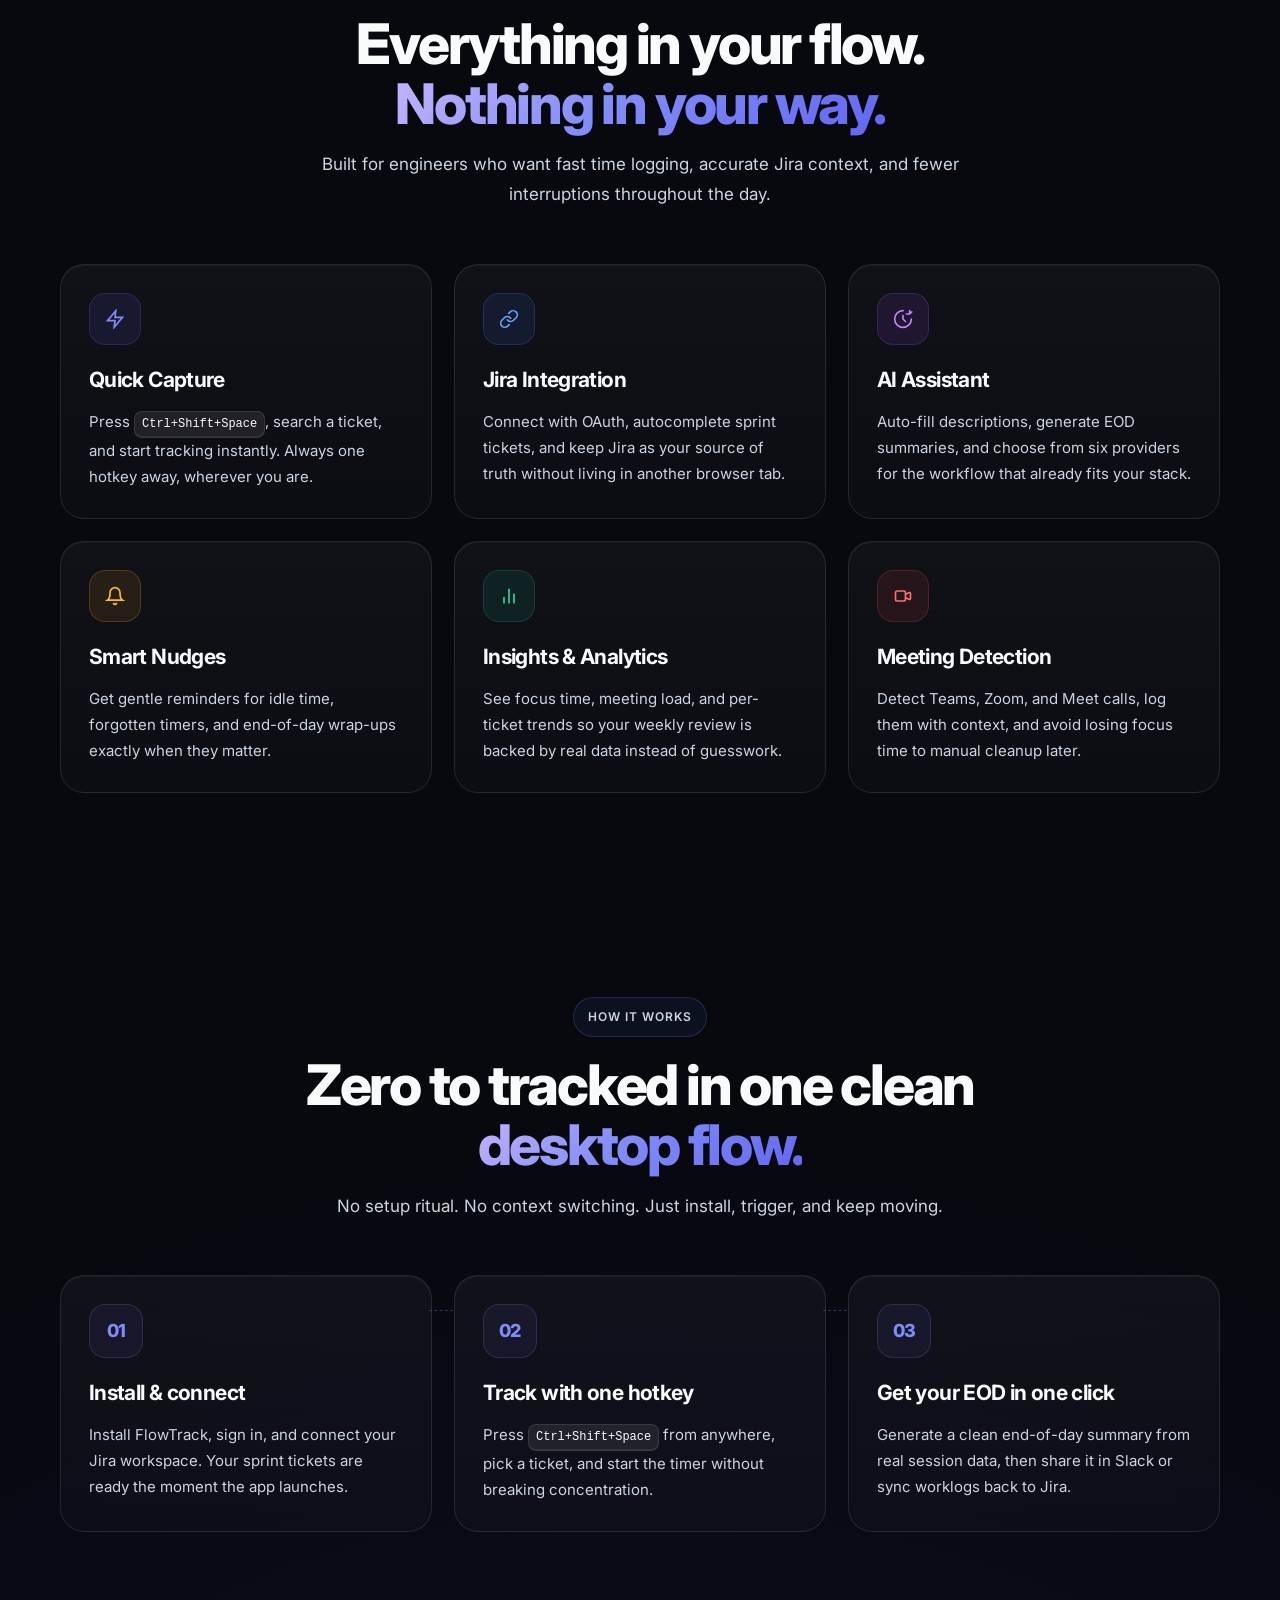
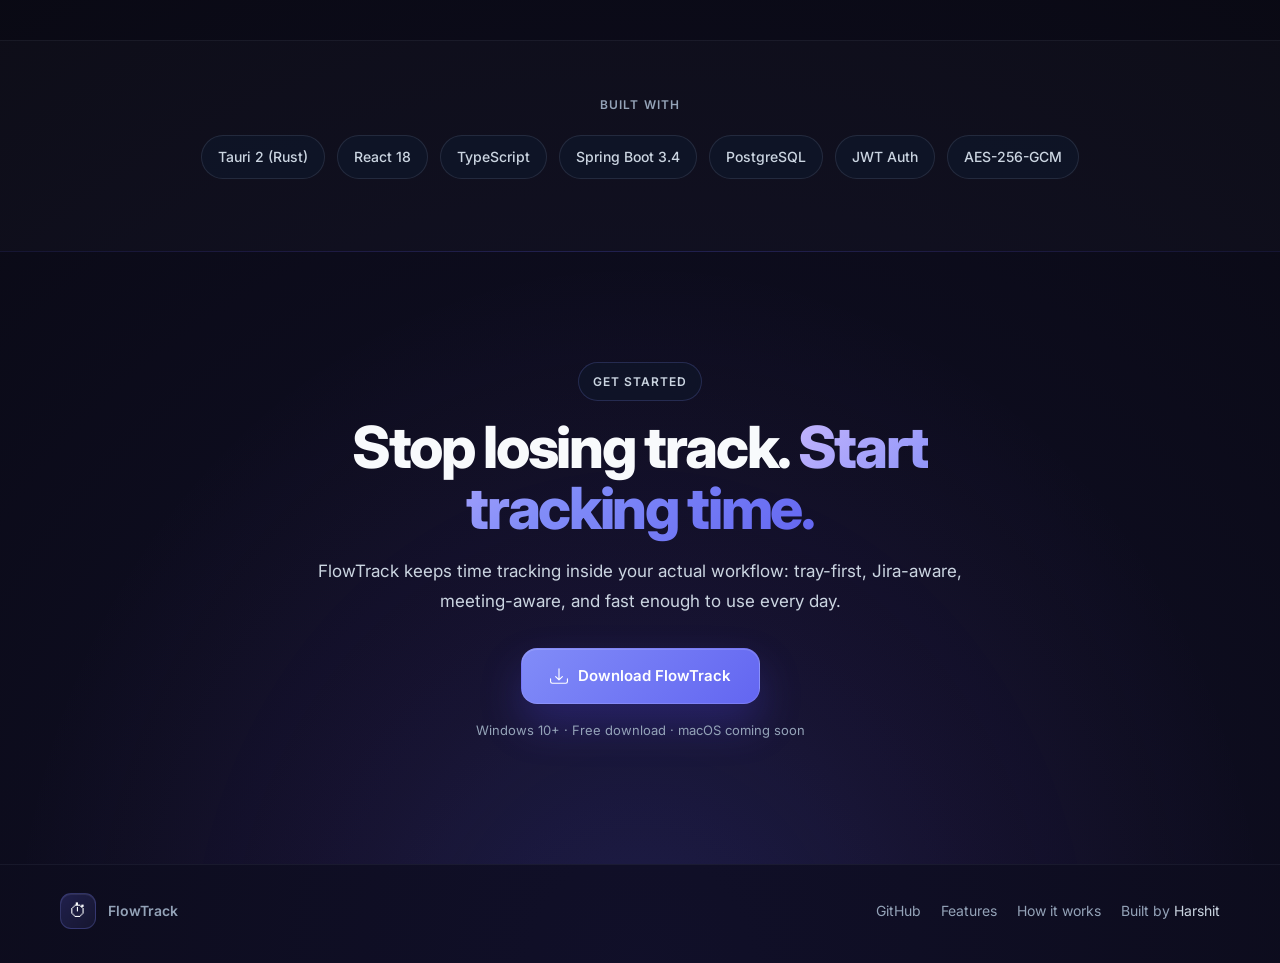
==== commit 83f1d52e: "feat: add 'macOS coming soon' to download sections" ====
--- a/docs/index.html
+++ b/docs/index.html
@@ -835,7 +835,7 @@
         <li><a href="https://github.com/harshit9466/Flowtrack" target="_blank" rel="noopener">GitHub</a></li>
       </ul>
 
-      <a href="https://github.com/harshit9466/flowtrack-releases/releases/latest" class="btn-primary" target="_blank" rel="noopener">
+      <a href="https://github.com/harshit9466/flowtrack-releases/releases/latest" data-download class="btn-primary" target="_blank" rel="noopener">
         <svg width="14" height="14" viewBox="0 0 16 16" fill="currentColor" aria-hidden="true">
           <path d="M.5 9.9a.5.5 0 0 1 .5.5v2.5a1 1 0 0 0 1 1h12a1 1 0 0 0 1-1v-2.5a.5.5 0 0 1 1 0v2.5a2 2 0 0 1-2 2H2a2 2 0 0 1-2-2v-2.5a.5.5 0 0 1 .5-.5z"></path>
           <path d="M7.646 11.854a.5.5 0 0 0 .708 0l3-3a.5.5 0 0 0-.708-.708L8.5 10.293V1.5a.5.5 0 0 0-1 0v8.793L5.354 8.146a.5.5 0 1 0-.708.708l3 3z"></path>
@@ -861,7 +861,7 @@
         <p class="hero-sub a3">Lives in your system tray. Knows your Jira tickets. Detects your meetings. Near-zero friction.</p>
 
         <div class="hero-ctas a4">
-          <a href="https://github.com/harshit9466/flowtrack-releases/releases/latest" class="btn-primary btn-lg" target="_blank" rel="noopener">
+          <a href="https://github.com/harshit9466/flowtrack-releases/releases/latest" data-download class="btn-primary btn-lg" target="_blank" rel="noopener">
             <svg width="17" height="17" viewBox="0 0 16 16" fill="currentColor" aria-hidden="true">
               <path d="M.5 9.9a.5.5 0 0 1 .5.5v2.5a1 1 0 0 0 1 1h12a1 1 0 0 0 1-1v-2.5a.5.5 0 0 1 1 0v2.5a2 2 0 0 1-2 2H2a2 2 0 0 1-2-2v-2.5a.5.5 0 0 1 .5-.5z"></path>
               <path d="M7.646 11.854a.5.5 0 0 0 .708 0l3-3a.5.5 0 0 0-.708-.708L8.5 10.293V1.5a.5.5 0 0 0-1 0v8.793L5.354 8.146a.5.5 0 1 0-.708.708l3 3z"></path>
@@ -871,7 +871,7 @@
           <a href="#features" class="btn-secondary btn-lg">Explore features</a>
         </div>
 
-        <p class="hero-trust a4">Free · Windows 10+ · Auto-updates built in</p>
+        <p class="hero-trust a4">Free · Windows 10+ · Auto-updates built in · <span style="color:var(--text-3)">macOS coming soon</span></p>
 
         <div class="mockup-wrap a5" aria-hidden="true">
           <div class="mockup-window">
@@ -1065,14 +1065,14 @@
         <span class="label-pill">Get started</span>
         <h2 class="cta-h2">Stop losing track. <span class="gradient-text">Start tracking time.</span></h2>
         <p class="cta-sub">FlowTrack keeps time tracking inside your actual workflow: tray-first, Jira-aware, meeting-aware, and fast enough to use every day.</p>
-        <a href="https://github.com/harshit9466/flowtrack-releases/releases/latest" class="btn-primary btn-lg" target="_blank" rel="noopener">
+        <a href="https://github.com/harshit9466/flowtrack-releases/releases/latest" data-download class="btn-primary btn-lg" target="_blank" rel="noopener">
           <svg width="18" height="18" viewBox="0 0 16 16" fill="currentColor" aria-hidden="true">
             <path d="M.5 9.9a.5.5 0 0 1 .5.5v2.5a1 1 0 0 0 1 1h12a1 1 0 0 0 1-1v-2.5a.5.5 0 0 1 1 0v2.5a2 2 0 0 1-2 2H2a2 2 0 0 1-2-2v-2.5a.5.5 0 0 1 .5-.5z"></path>
             <path d="M7.646 11.854a.5.5 0 0 0 .708 0l3-3a.5.5 0 0 0-.708-.708L8.5 10.293V1.5a.5.5 0 0 0-1 0v8.793L5.354 8.146a.5.5 0 1 0-.708.708l3 3z"></path>
           </svg>
           Download FlowTrack
         </a>
-        <p class="cta-trust">Windows 10+ · Free download · Latest release on GitHub</p>
+        <p class="cta-trust">Windows 10+ · Free download · macOS coming soon</p>
       </div>
     </section>
   </main>
@@ -1092,5 +1092,27 @@
       </div>
     </div>
   </footer>
+
+  <script>
+    // Resolve direct .exe download URL from latest GitHub release
+    (async () => {
+      try {
+        const res = await fetch('https://api.github.com/repos/harshit9466/flowtrack-releases/releases/latest');
+        const data = await res.json();
+        const exe = data.assets?.find(a => a.name.endsWith('-setup.exe'));
+        if (exe) {
+          document.querySelectorAll('a[data-download]').forEach(el => {
+            el.href = exe.browser_download_url;
+            el.removeAttribute('target');
+          });
+          // Show version in buttons
+          const ver = data.tag_name || '';
+          document.querySelectorAll('[data-version]').forEach(el => {
+            el.textContent = ver;
+          });
+        }
+      } catch {}
+    })();
+  </script>
 </body>
 </html>
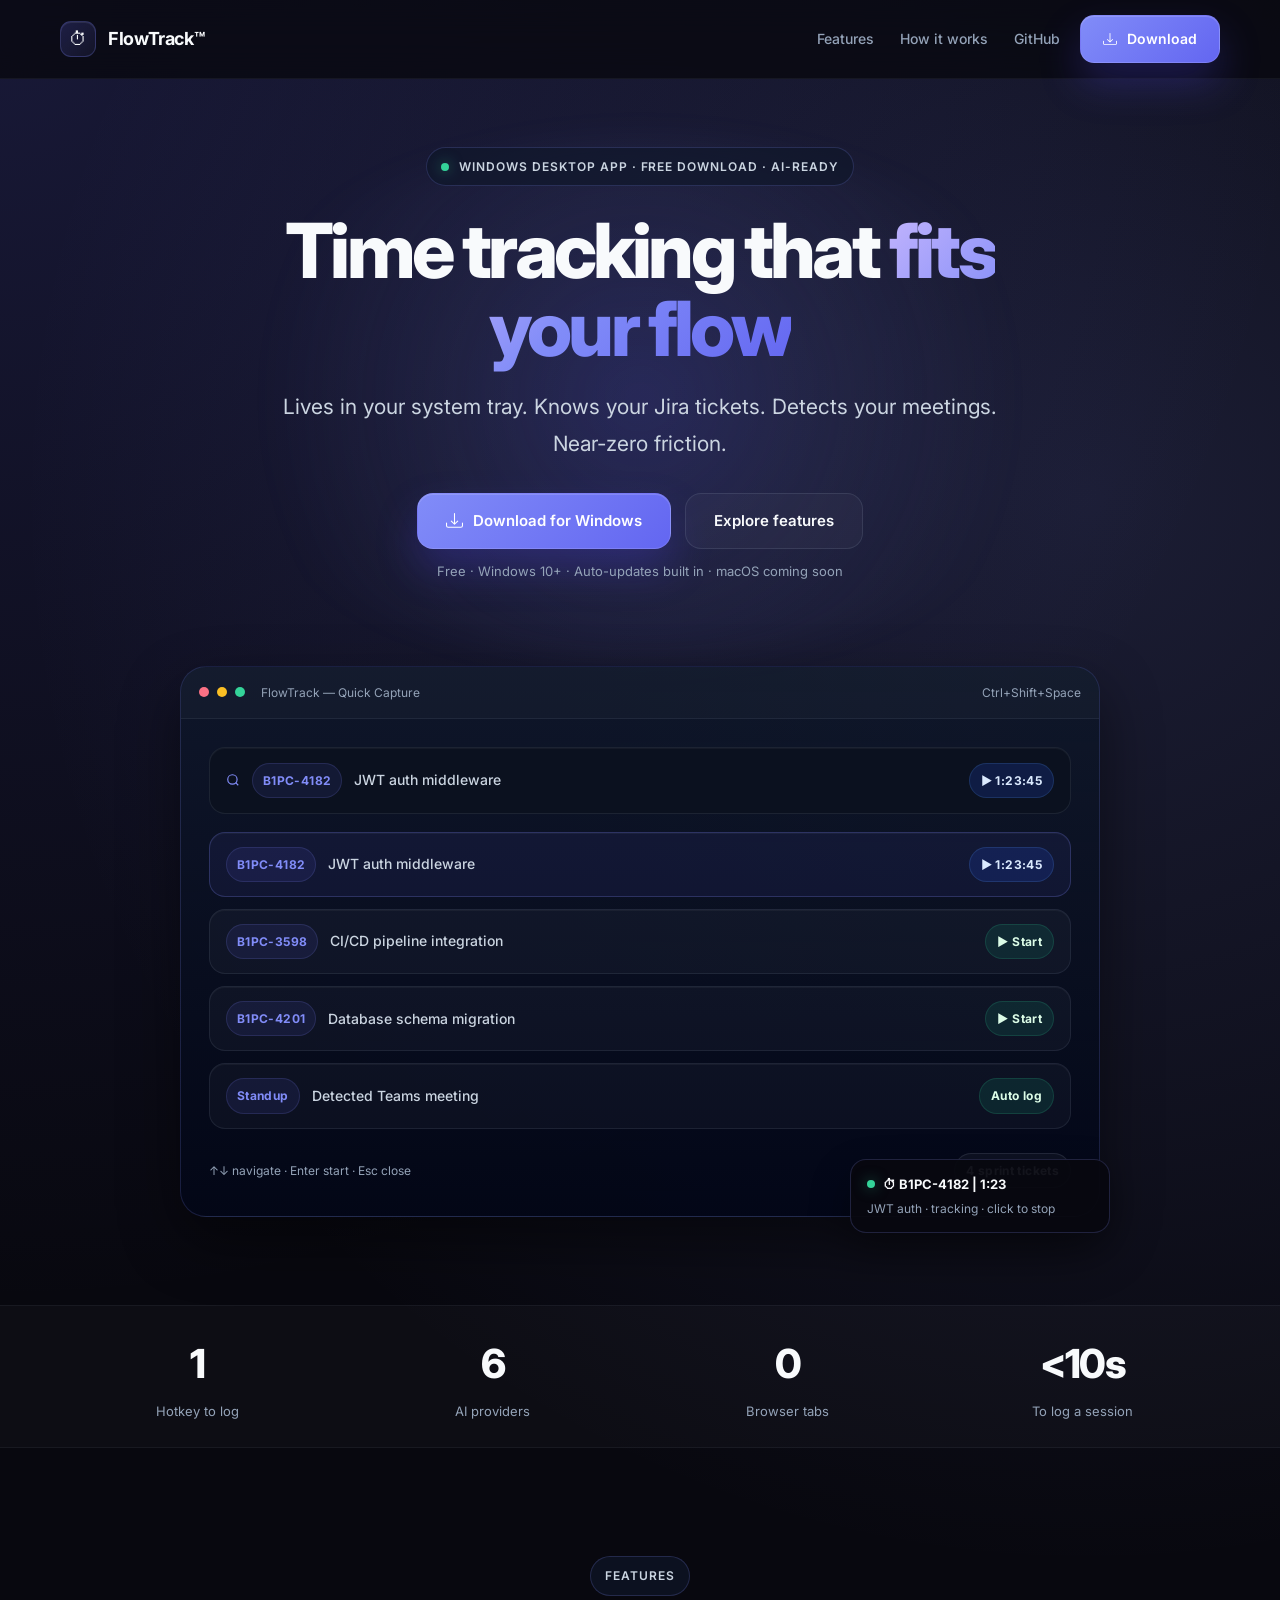
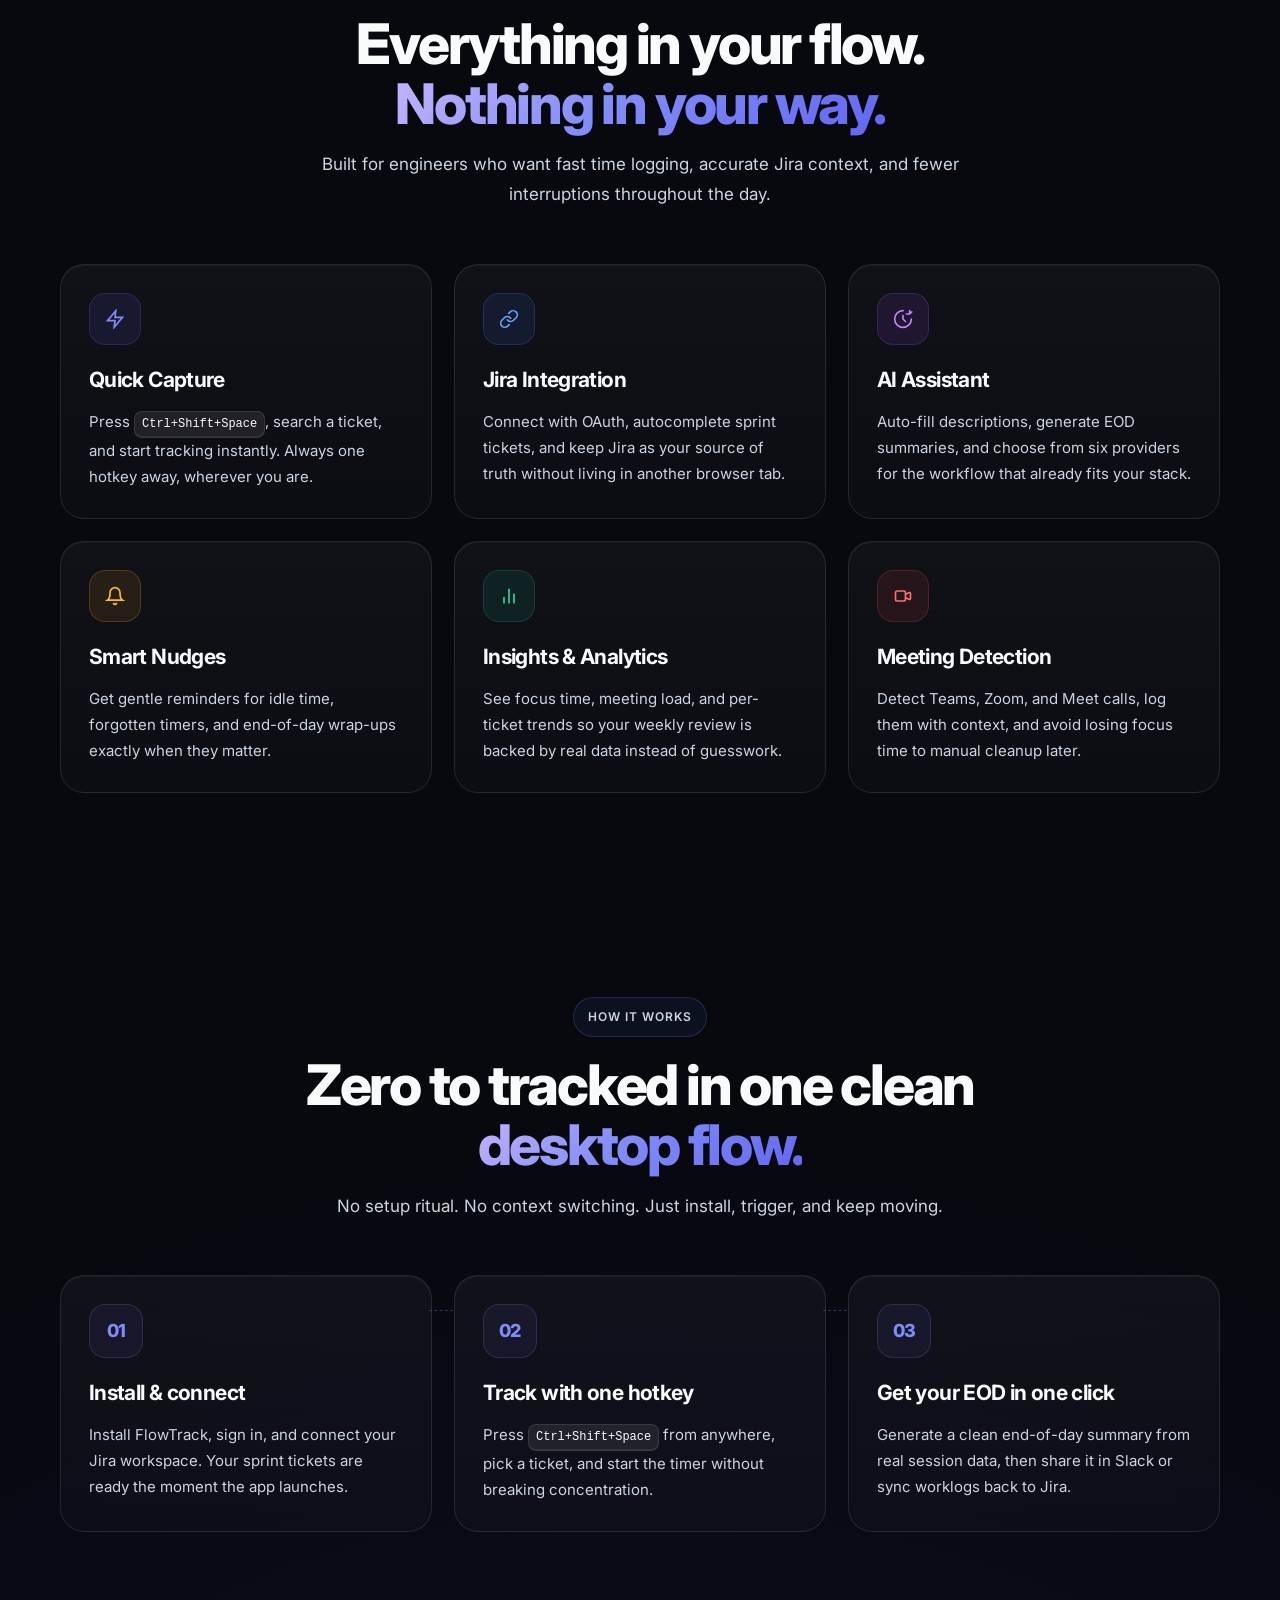
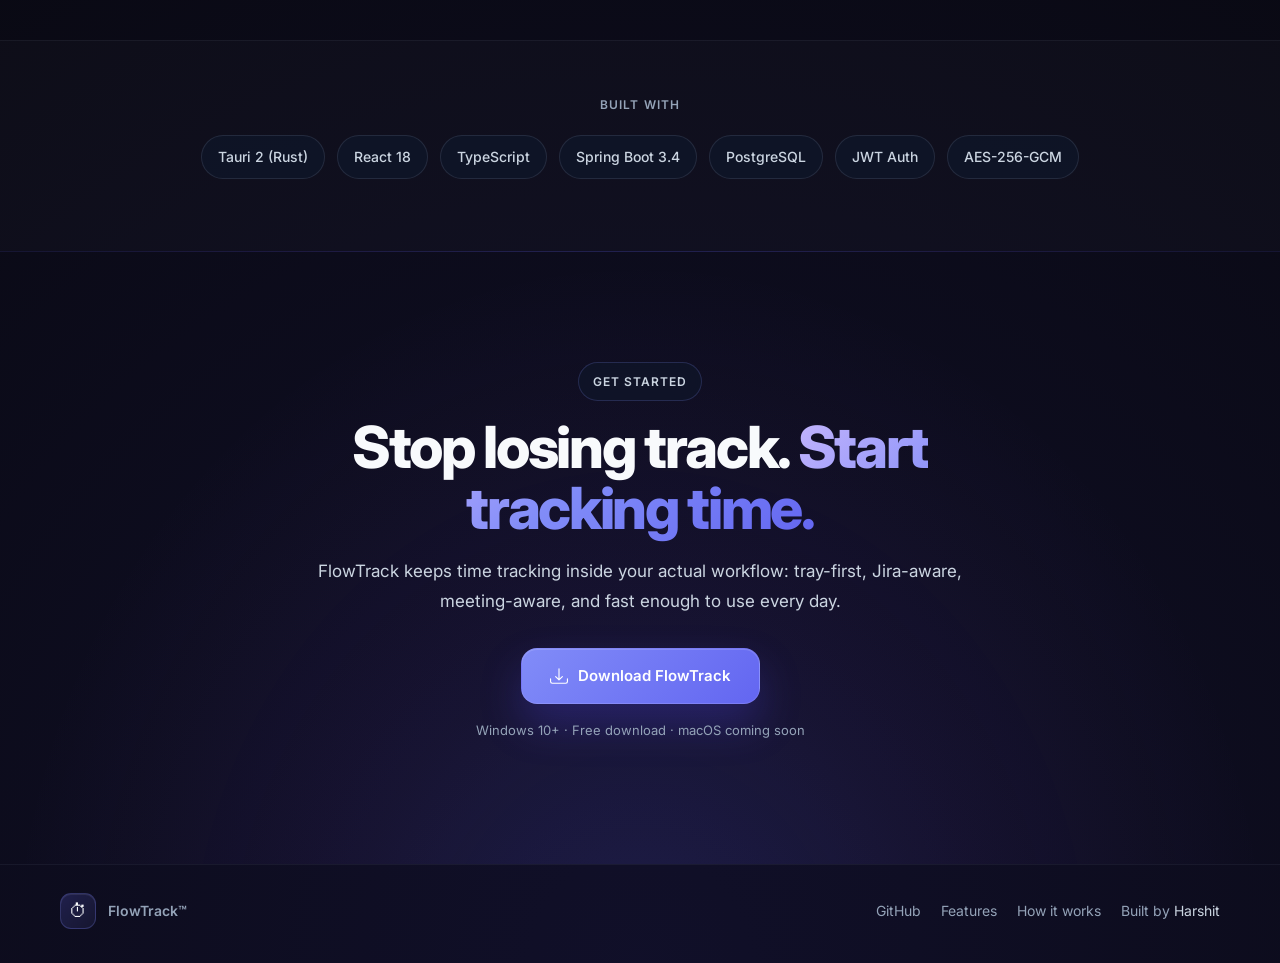
==== commit 9f4b323d: "brand: add ™ symbol to FlowTrack name" ====
--- a/docs/index.html
+++ b/docs/index.html
@@ -5,6 +5,8 @@
   <meta name="viewport" content="width=device-width, initial-scale=1.0">
   <title>FlowTrack — Time tracking that fits your flow</title>
   <meta name="description" content="FlowTrack is a dark-mode desktop time tracker with Jira integration, AI assistance, smart nudges, and near-zero friction logging.">
+  <link rel="icon" type="image/x-icon" href="favicon.ico">
+  <link rel="icon" type="image/png" sizes="32x32" href="favicon.png">
   <link rel="canonical" href="https://flowtrack.space">
   <link rel="preconnect" href="https://fonts.googleapis.com">
   <link rel="preconnect" href="https://fonts.gstatic.com" crossorigin>
@@ -826,7 +828,7 @@
     <div class="nav-inner">
       <a href="#top" class="nav-logo" aria-label="FlowTrack home">
         <div class="nav-logo-icon">⏱</div>
-        <span class="nav-logo-text">FlowTrack</span>
+        <span class="nav-logo-text">FlowTrack™</span>
       </a>
 
       <ul class="nav-links">
@@ -1081,7 +1083,7 @@
     <div class="footer-inner">
       <a href="#top" class="footer-logo">
         <div class="footer-logo-icon">⏱</div>
-        <span class="footer-logo-text">FlowTrack</span>
+        <span class="footer-logo-text">FlowTrack™</span>
       </a>
 
       <div class="footer-links">
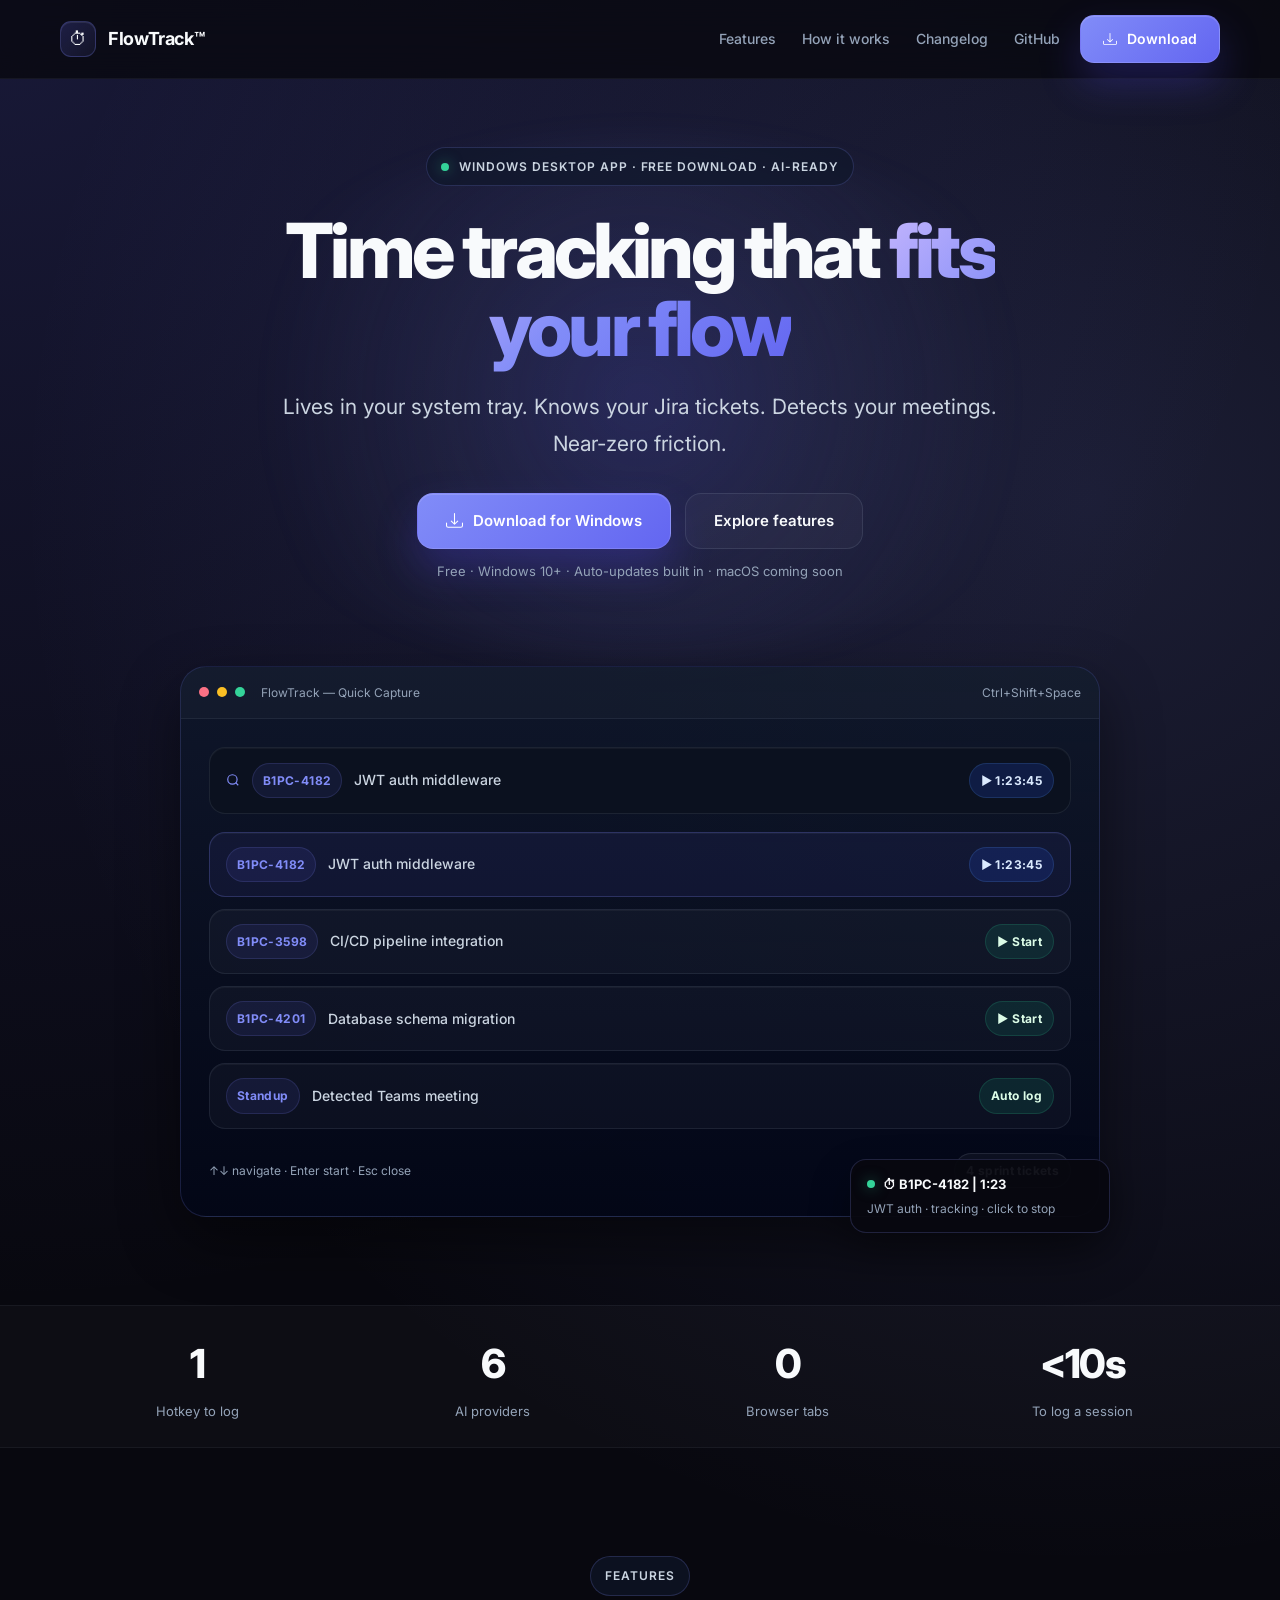
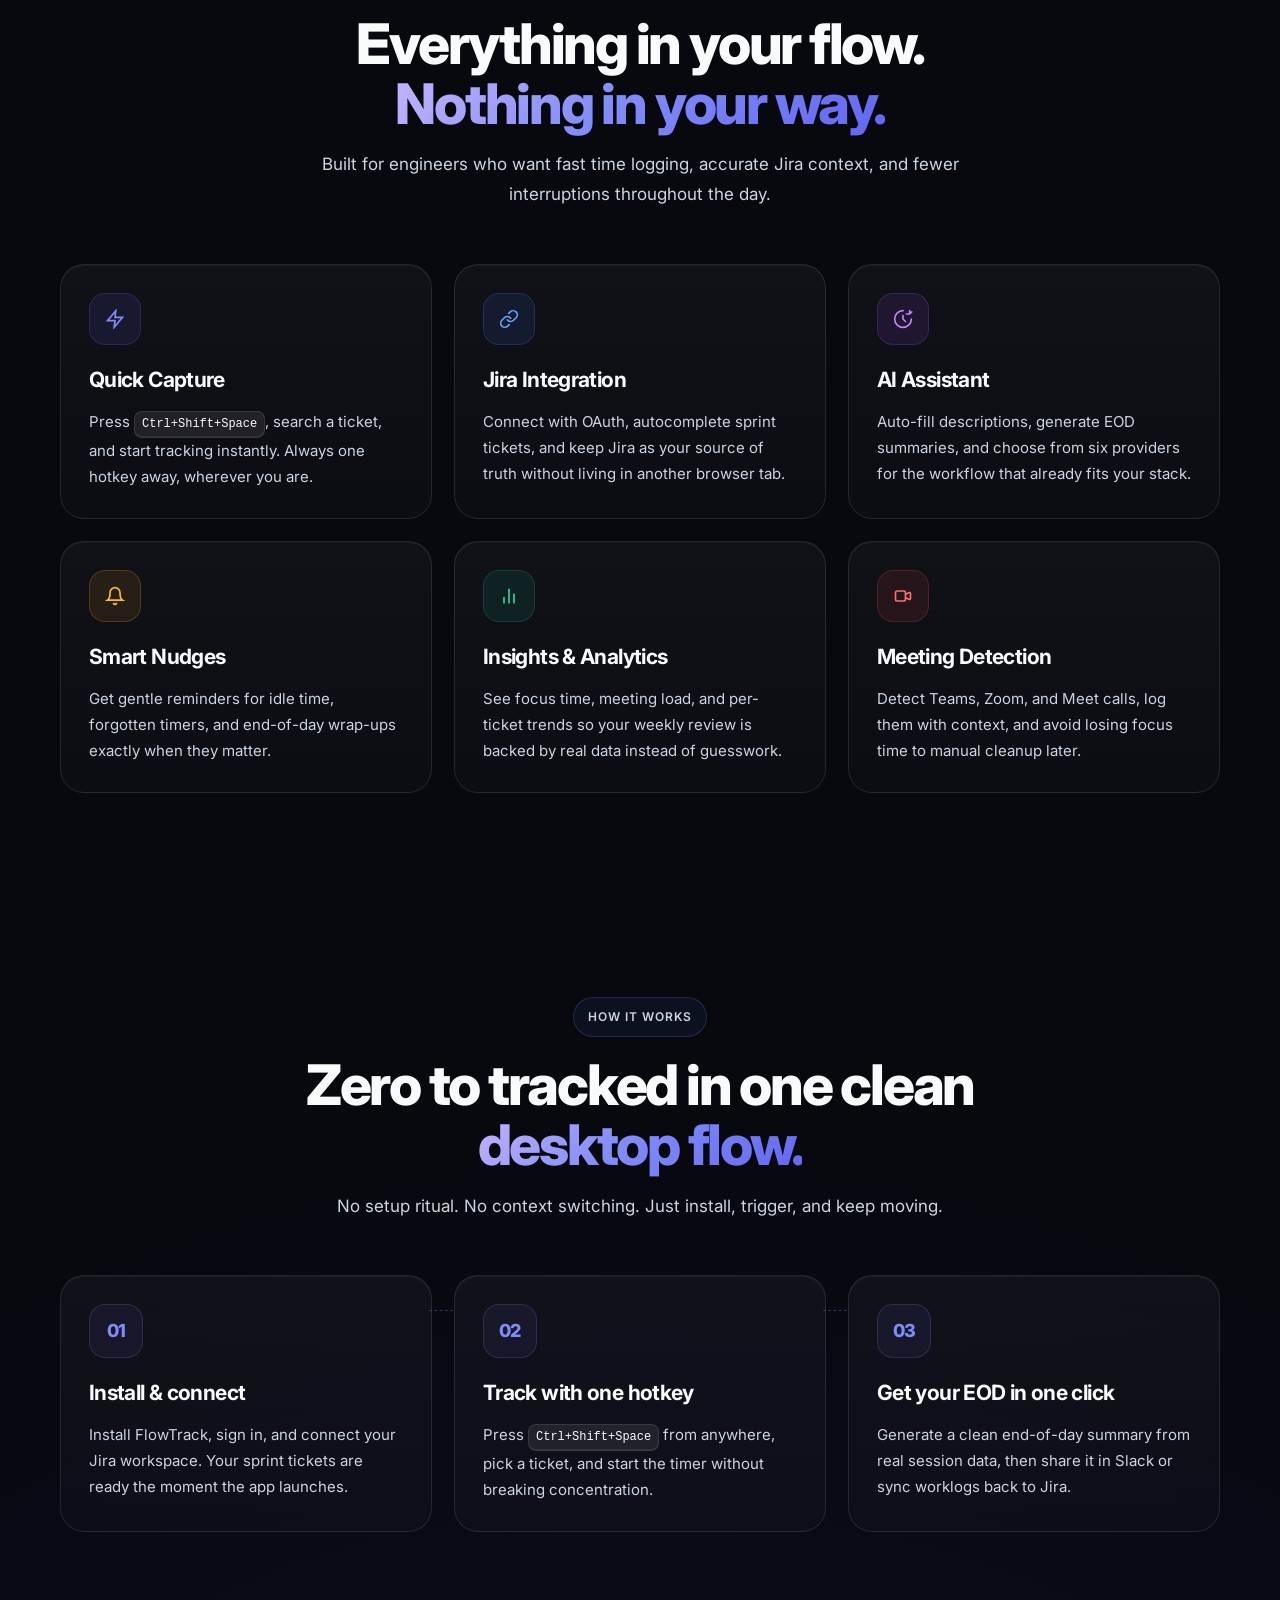
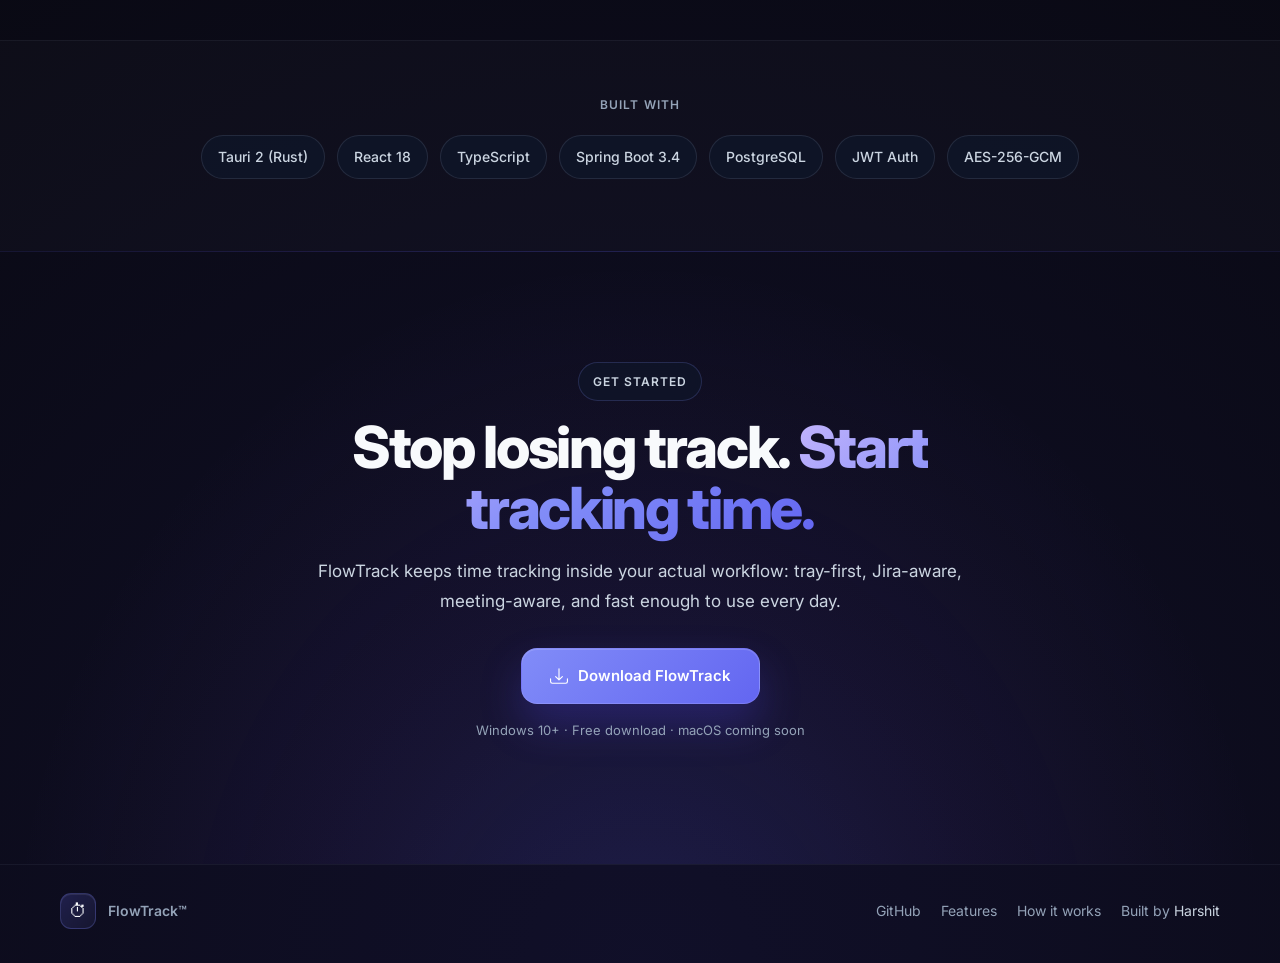
==== commit 2a86d8c5: "feat: add Features and Changelog pages to website - features.html: full feature showcase with CSS mo" ====
--- a/docs/index.html
+++ b/docs/index.html
@@ -832,8 +832,9 @@
       </a>
 
       <ul class="nav-links">
-        <li><a href="#features">Features</a></li>
+        <li><a href="features.html">Features</a></li>
         <li><a href="#how-it-works">How it works</a></li>
+        <li><a href="changelog.html">Changelog</a></li>
         <li><a href="https://github.com/harshit9466/Flowtrack" target="_blank" rel="noopener">GitHub</a></li>
       </ul>
 
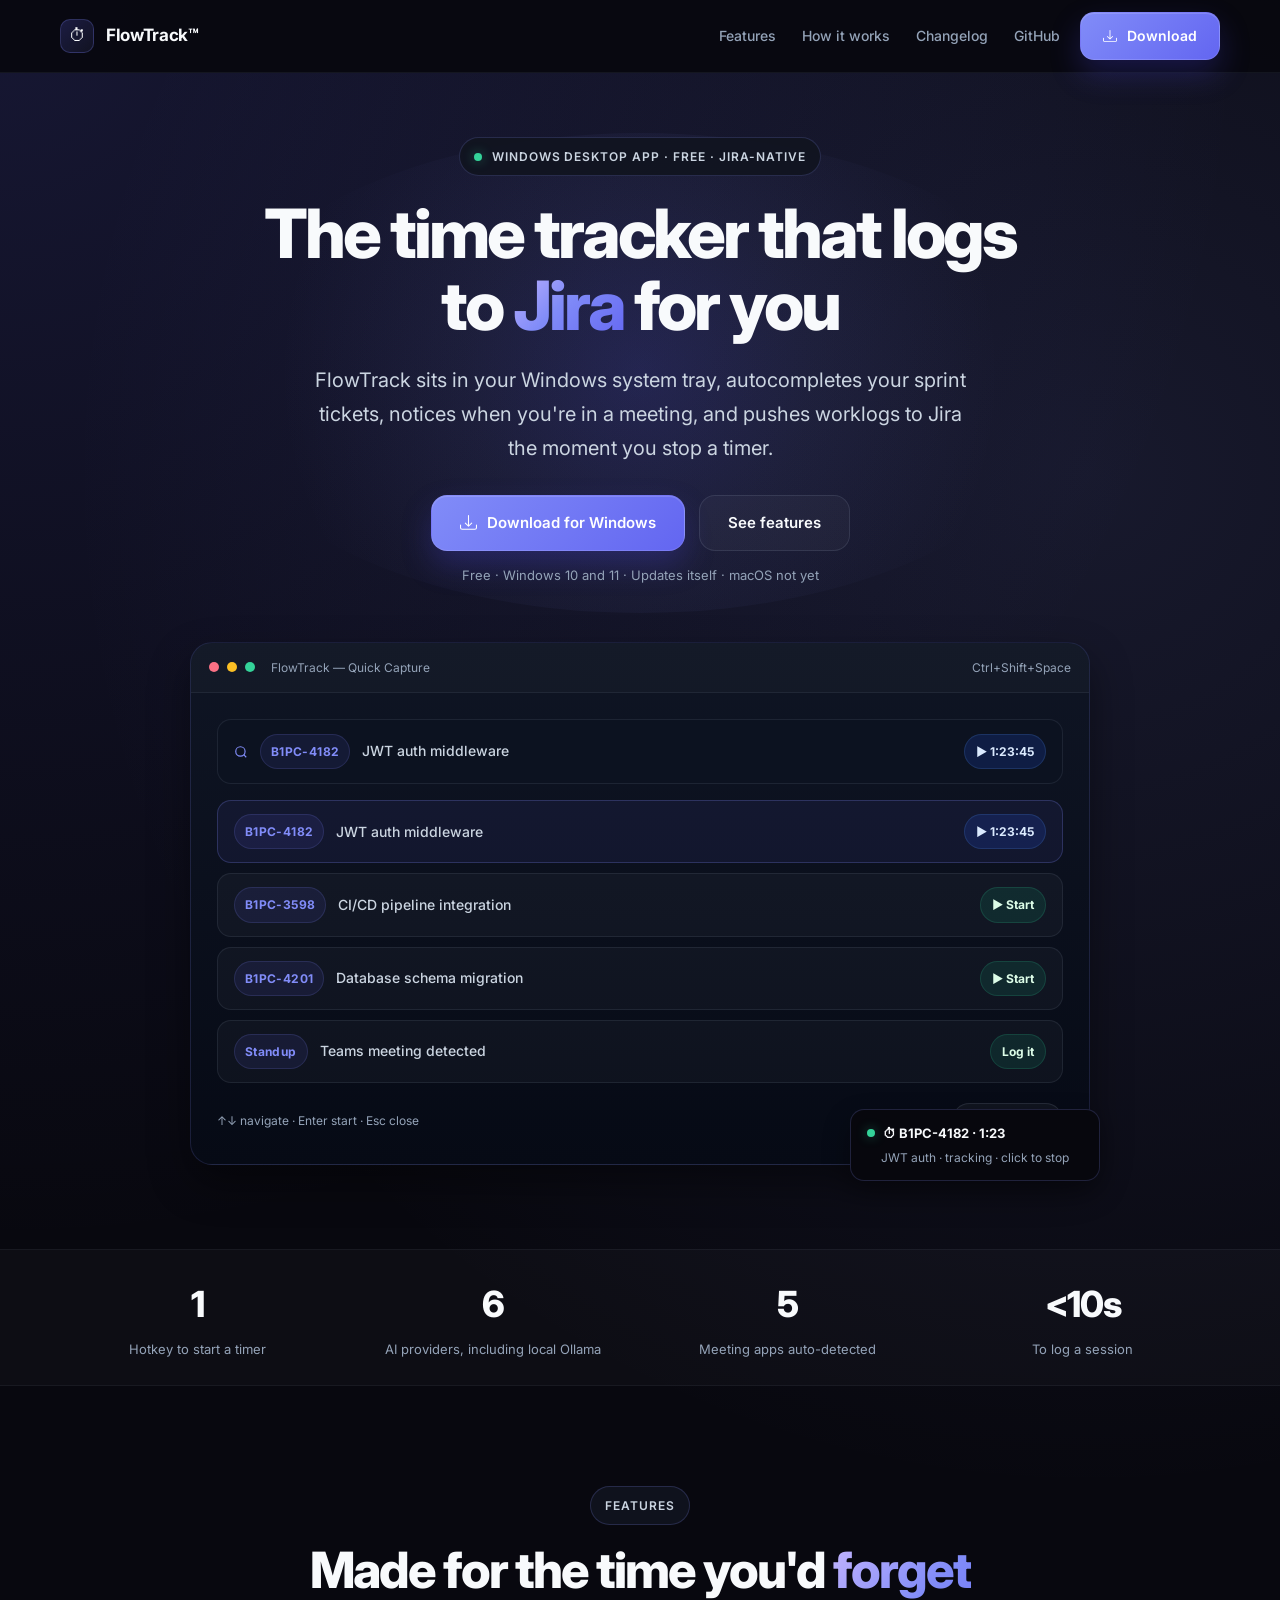
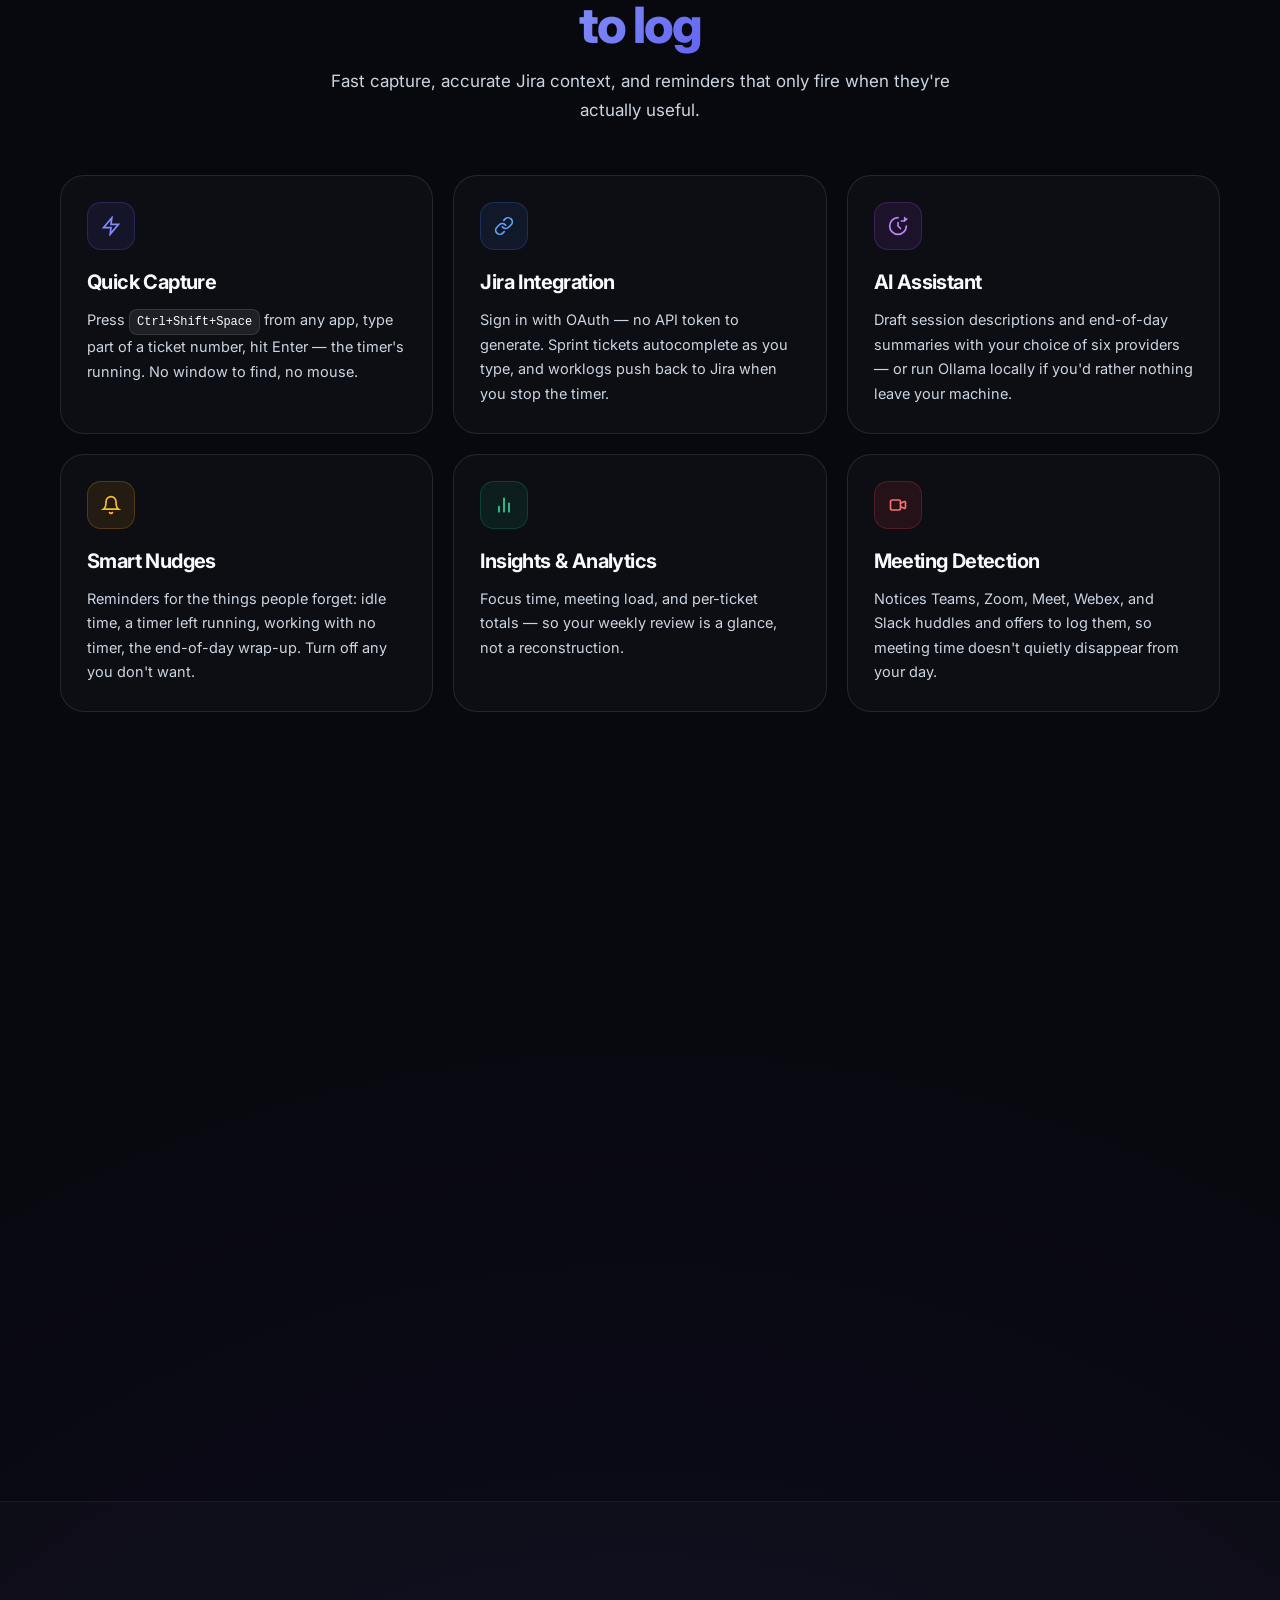
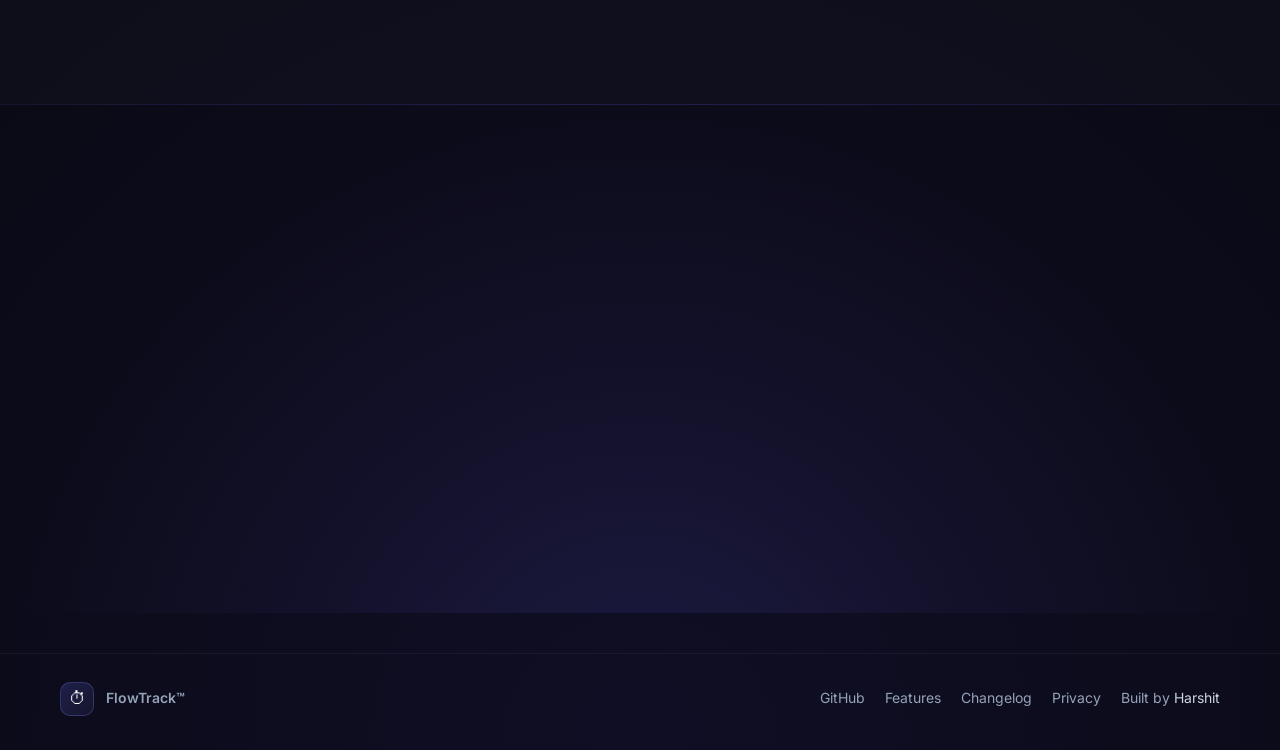
==== commit 07e2b679: "site: shared stylesheet, scroll-perf fixes, plainer copy, OG tags, styles.css Mirrors flowtrack (mai" ====
--- a/docs/index.html
+++ b/docs/index.html
@@ -3,230 +3,55 @@
 <head>
   <meta charset="UTF-8">
   <meta name="viewport" content="width=device-width, initial-scale=1.0">
-  <title>FlowTrack — Time tracking that fits your flow</title>
-  <meta name="description" content="FlowTrack is a dark-mode desktop time tracker with Jira integration, AI assistance, smart nudges, and near-zero friction logging.">
+  <title>FlowTrack — a desktop time tracker that logs to Jira</title>
+  <meta name="description" content="FlowTrack is a Windows system-tray time tracker: one hotkey to start, Jira sprint-ticket autocomplete, meeting detection, AI summaries, and worklogs pushed to Jira when you stop a timer.">
   <link rel="icon" type="image/x-icon" href="favicon.ico">
   <link rel="icon" type="image/png" sizes="32x32" href="favicon.png">
   <link rel="canonical" href="https://flowtrack.space">
+
+  <meta property="og:type" content="website">
+  <meta property="og:site_name" content="FlowTrack">
+  <meta property="og:title" content="FlowTrack — a desktop time tracker that logs to Jira">
+  <meta property="og:description" content="One hotkey to start a timer. Sprint-ticket autocomplete. Meeting detection. Worklogs pushed to Jira when you stop.">
+  <meta property="og:url" content="https://flowtrack.space">
+  <meta property="og:image" content="https://flowtrack.space/og.png">
+  <meta property="og:image:width" content="1200">
+  <meta property="og:image:height" content="630">
+  <meta name="twitter:card" content="summary_large_image">
+  <meta name="twitter:title" content="FlowTrack — a desktop time tracker that logs to Jira">
+  <meta name="twitter:description" content="One hotkey to start a timer. Sprint-ticket autocomplete. Meeting detection. Worklogs pushed to Jira when you stop.">
+  <meta name="twitter:image" content="https://flowtrack.space/og.png">
+
   <link rel="preconnect" href="https://fonts.googleapis.com">
   <link rel="preconnect" href="https://fonts.gstatic.com" crossorigin>
   <link href="https://fonts.googleapis.com/css2?family=Inter:wght@400;500;600;700;800&display=swap" rel="stylesheet">
+  <link rel="stylesheet" href="styles.css">
+
+  <script type="application/ld+json">
+  {
+    "@context": "https://schema.org",
+    "@type": "SoftwareApplication",
+    "name": "FlowTrack",
+    "applicationCategory": "BusinessApplication",
+    "operatingSystem": "Windows 10, Windows 11",
+    "offers": { "@type": "Offer", "price": "0", "priceCurrency": "USD" },
+    "url": "https://flowtrack.space",
+    "author": { "@type": "Person", "name": "Harshit Sharma" }
+  }
+  </script>
+
   <style>
-    :root {
-      --bg: #08080f;
-      --bg-soft: #0d1020;
-      --bg-surface: rgba(15, 23, 42, 0.72);
-      --bg-surface-strong: rgba(17, 24, 39, 0.92);
-      --text-1: #f8fafc;
-      --text-2: #cbd5e1;
-      --text-3: #94a3b8;
-      --border: rgba(148, 163, 184, 0.16);
-      --border-strong: rgba(129, 140, 248, 0.24);
-      --accent: #6366f1;
-      --accent-light: #818cf8;
-      --accent-soft: rgba(99, 102, 241, 0.16);
-      --success: #34d399;
-      --shadow: 0 24px 60px rgba(0, 0, 0, 0.45);
-      --shadow-soft: 0 18px 40px rgba(0, 0, 0, 0.3);
-      --max-width: 1160px;
-      --radius-xl: 24px;
-      --radius-lg: 18px;
-      --radius-md: 14px;
-      --radius-sm: 10px;
-    }
-
-    * { box-sizing: border-box; }
-    html { scroll-behavior: smooth; }
-    body {
-      margin: 0;
-      font-family: 'Inter', system-ui, -apple-system, BlinkMacSystemFont, 'Segoe UI', sans-serif;
-      color: var(--text-1);
-      background:
-        radial-gradient(circle at top left, rgba(99, 102, 241, 0.18), transparent 30%),
-        radial-gradient(circle at 85% 12%, rgba(129, 140, 248, 0.16), transparent 28%),
-        radial-gradient(circle at 50% 100%, rgba(79, 70, 229, 0.12), transparent 34%),
-        var(--bg);
-      min-height: 100vh;
-      line-height: 1.6;
-      overflow-x: hidden;
-    }
-
-    body::before {
-      content: '';
-      position: fixed;
-      inset: 0;
-      pointer-events: none;
-      background-image:
-        linear-gradient(rgba(255,255,255,0.02) 1px, transparent 1px),
-        linear-gradient(90deg, rgba(255,255,255,0.02) 1px, transparent 1px);
-      background-size: 56px 56px;
-      mask-image: radial-gradient(circle at center, black 45%, transparent 100%);
-      opacity: 0.16;
-    }
-
-    a { color: inherit; }
-    img { max-width: 100%; }
-    code, kbd { font-family: 'SFMono-Regular', Consolas, 'Liberation Mono', Menlo, monospace; }
-
-    .container {
-      width: min(var(--max-width), calc(100% - 40px));
-      margin: 0 auto;
-    }
-
-    .gradient-text {
-      background: linear-gradient(135deg, #c4b5fd 0%, #818cf8 45%, #6366f1 100%);
-      -webkit-background-clip: text;
-      background-clip: text;
-      color: transparent;
-    }
-
-    .label-pill,
-    .hero-badge {
-      display: inline-flex;
-      align-items: center;
-      gap: 10px;
-      padding: 9px 14px;
-      border-radius: 999px;
-      border: 1px solid rgba(129, 140, 248, 0.2);
-      background: rgba(15, 23, 42, 0.68);
-      color: var(--text-2);
-      font-size: 12px;
-      font-weight: 600;
-      letter-spacing: 0.08em;
-      text-transform: uppercase;
-      backdrop-filter: blur(12px);
-    }
-
-    .pulse-dot,
-    .tray-dot {
-      width: 8px;
-      height: 8px;
-      border-radius: 50%;
-      background: var(--success);
-      animation: pulseDot 1.8s ease-in-out infinite;
-      box-shadow: 0 0 14px rgba(52, 211, 153, 0.5);
-    }
-
-    .nav {
-      position: sticky;
-      top: 0;
-      z-index: 50;
-      backdrop-filter: blur(18px);
-      background: rgba(8, 8, 15, 0.78);
-      border-bottom: 1px solid rgba(148, 163, 184, 0.08);
-    }
-
-    .nav-inner {
-      width: min(var(--max-width), calc(100% - 40px));
-      margin: 0 auto;
-      min-height: 78px;
-      display: flex;
-      align-items: center;
-      justify-content: space-between;
-      gap: 20px;
-    }
-
-    .nav-logo,
-    .footer-logo {
-      display: inline-flex;
-      align-items: center;
-      gap: 12px;
-      text-decoration: none;
-    }
-
-    .nav-logo-icon,
-    .footer-logo-icon {
-      width: 36px;
-      height: 36px;
-      border-radius: 11px;
-      display: inline-flex;
-      align-items: center;
-      justify-content: center;
-      font-size: 18px;
-      background: linear-gradient(135deg, rgba(99, 102, 241, 0.22), rgba(129, 140, 248, 0.08));
-      border: 1px solid rgba(129, 140, 248, 0.24);
-      box-shadow: inset 0 1px 0 rgba(255,255,255,0.08);
-    }
-
-    .nav-logo-text {
-      font-size: 18px;
-      font-weight: 700;
-      letter-spacing: -0.02em;
-    }
-
-    .nav-links {
-      display: flex;
-      align-items: center;
-      gap: 26px;
-      list-style: none;
-      padding: 0;
-      margin: 0 0 0 auto;
-    }
-
-    .nav-links a {
-      text-decoration: none;
-      color: var(--text-3);
-      font-size: 14px;
-      font-weight: 500;
-      transition: color 0.18s ease;
-    }
-
-    .nav-links a:hover,
-    .footer-links a:hover { color: var(--text-1); }
-
-    .btn-primary,
-    .btn-secondary {
-      display: inline-flex;
-      align-items: center;
-      justify-content: center;
-      gap: 10px;
-      border-radius: 14px;
-      font-weight: 600;
-      text-decoration: none;
-      transition: transform 0.18s ease, box-shadow 0.18s ease, border-color 0.18s ease, background 0.18s ease;
-      white-space: nowrap;
-    }
-
-    .btn-primary {
-      background: linear-gradient(135deg, var(--accent-light), var(--accent));
-      color: white;
-      border: 1px solid rgba(196, 181, 253, 0.18);
-      box-shadow: 0 20px 40px rgba(79, 70, 229, 0.28), inset 0 1px 0 rgba(255, 255, 255, 0.14);
-      padding: 12px 22px;
-      font-size: 14px;
-    }
-
-    .btn-primary:hover,
-    .btn-secondary:hover,
-    .feature-card:hover,
-    .step:hover,
-    .tech-badge:hover {
-      transform: translateY(-2px);
-    }
-
-    .btn-secondary {
-      color: var(--text-1);
-      background: rgba(255, 255, 255, 0.03);
-      border: 1px solid var(--border);
-      padding: 12px 22px;
-      font-size: 14px;
-    }
-
-    .hero {
-      position: relative;
-      padding: 68px 0 88px;
-    }
+    .hero { position: relative; padding: 64px 0 84px; }
 
     .hero-glow {
       position: absolute;
       left: 50%;
       top: 60px;
       transform: translateX(-50%);
-      width: min(920px, 90vw);
-      height: 520px;
+      width: min(880px, 88vw);
+      height: 480px;
       border-radius: 50%;
-      background: radial-gradient(circle, rgba(99, 102, 241, 0.2) 0%, rgba(129, 140, 248, 0.08) 35%, transparent 72%);
-      filter: blur(16px);
+      background: radial-gradient(circle, rgba(99, 102, 241, 0.18) 0%, rgba(129, 140, 248, 0.07) 35%, transparent 72%);
       pointer-events: none;
       z-index: 0;
     }
@@ -234,26 +59,26 @@
     .hero-content {
       position: relative;
       z-index: 1;
-      width: min(1080px, calc(100% - 40px));
+      width: min(1040px, calc(100% - 40px));
       margin: 0 auto;
       text-align: center;
     }
 
     .hero-h1 {
-      margin: 0 auto 22px;
-      max-width: 860px;
-      font-size: clamp(46px, 7vw, 76px);
-      line-height: 1.02;
+      margin: 22px auto;
+      max-width: 780px;
+      font-size: clamp(42px, 6.4vw, 68px);
+      line-height: 1.05;
       font-weight: 800;
-      letter-spacing: -0.05em;
+      letter-spacing: -0.045em;
     }
 
     .hero-sub {
-      max-width: 760px;
+      max-width: 660px;
       margin: 0 auto 30px;
-      font-size: clamp(18px, 2vw, 21px);
+      font-size: clamp(17px, 1.9vw, 20px);
       color: var(--text-2);
-      line-height: 1.75;
+      line-height: 1.7;
     }
 
     .hero-ctas {
@@ -262,35 +87,21 @@
       justify-content: center;
       gap: 14px;
       flex-wrap: wrap;
-      margin-bottom: 12px;
-    }
-
-    .btn-lg {
-      padding: 15px 28px;
-      font-size: 15px;
-      border-radius: 16px;
-    }
-
-    .hero-trust {
-      margin: 0;
-      color: var(--text-3);
-      font-size: 13px;
-    }
-
-    .mockup-wrap {
-      position: relative;
-      margin: 60px auto 0;
-      max-width: 920px;
-      padding-top: 24px;
-      animation: floatBob 7s ease-in-out infinite;
-    }
+      margin-bottom: 14px;
+    }
+
+    .hero-trust { margin: 0; color: var(--text-3); font-size: 13px; }
+
+    /* Product mockup — static. The old version bobbed on an infinite
+       animation that kept a large blurred-shadow layer live at all times. */
+    .mockup-wrap { position: relative; margin: 56px auto 0; max-width: 900px; }
 
     .mockup-window {
       position: relative;
       overflow: hidden;
-      border-radius: 26px;
-      border: 1px solid rgba(129, 140, 248, 0.18);
-      background: linear-gradient(180deg, rgba(15, 23, 42, 0.92), rgba(2, 6, 23, 0.88));
+      border-radius: 22px;
+      border: 1px solid rgba(129, 140, 248, 0.16);
+      background: linear-gradient(180deg, #0f1524, #060a15);
       box-shadow: var(--shadow);
     }
 
@@ -298,66 +109,40 @@
       display: flex;
       align-items: center;
       gap: 8px;
-      padding: 16px 18px;
+      padding: 15px 18px;
       border-bottom: 1px solid rgba(148, 163, 184, 0.1);
       background: rgba(255, 255, 255, 0.02);
     }
 
-    .tl-dot {
-      width: 10px;
-      height: 10px;
-      border-radius: 50%;
-      display: inline-block;
-    }
-
+    .tl-dot { width: 10px; height: 10px; border-radius: 50%; display: inline-block; }
     .tl-red { background: #fb7185; }
     .tl-yellow { background: #fbbf24; }
     .tl-green { background: #34d399; }
-
-    .titlebar-label,
-    .titlebar-shortcut {
-      font-size: 12px;
-      color: var(--text-3);
-    }
-
-    .titlebar-label { margin-left: 8px; }
-    .titlebar-shortcut { margin-left: auto; }
-
-    .mockup-body {
-      padding: 28px;
-      display: grid;
-      gap: 18px;
-    }
+    .titlebar-label { margin-left: 8px; font-size: 12px; color: var(--text-3); }
+    .titlebar-shortcut { margin-left: auto; font-size: 12px; color: var(--text-3); }
+
+    .mockup-body { padding: 26px; display: grid; gap: 16px; }
 
     .capture-input,
-    .suggestion-row,
-    .tray-bubble {
+    .suggestion-row {
       display: flex;
       align-items: center;
       gap: 12px;
-      border-radius: 16px;
+      border-radius: 14px;
       border: 1px solid rgba(148, 163, 184, 0.12);
       background: rgba(255, 255, 255, 0.03);
-      box-shadow: inset 0 1px 0 rgba(255, 255, 255, 0.04);
-    }
-
-    .capture-input {
-      padding: 15px 16px;
-      background: rgba(12, 18, 32, 0.96);
-    }
+    }
+
+    .capture-input { padding: 14px 16px; background: #0c1220; }
+    .suggestion-list { display: grid; gap: 10px; }
+    .suggestion-row { padding: 13px 16px; }
+    .suggestion-row.active { border-color: rgba(129, 140, 248, 0.24); background: rgba(99, 102, 241, 0.08); }
 
     .capture-val,
-    .ticket-chip,
-    .start-chip,
-    .timer-pill,
-    .sprint-chip {
+    .ticket-chip {
       font-size: 12px;
       font-weight: 700;
       letter-spacing: 0.03em;
-    }
-
-    .capture-val,
-    .ticket-chip {
       color: var(--accent-light);
       background: rgba(99, 102, 241, 0.1);
       padding: 7px 10px;
@@ -377,39 +162,17 @@
     }
 
     .timer-pill,
-    .start-chip,
-    .sprint-chip {
+    .start-chip {
       margin-left: auto;
+      font-size: 12px;
+      font-weight: 700;
       padding: 7px 11px;
       border-radius: 999px;
       white-space: nowrap;
     }
 
-    .timer-pill {
-      color: #dbeafe;
-      background: rgba(30, 64, 175, 0.26);
-      border: 1px solid rgba(96, 165, 250, 0.16);
-    }
-
-    .start-chip {
-      color: #dcfce7;
-      background: rgba(16, 185, 129, 0.12);
-      border: 1px solid rgba(52, 211, 153, 0.16);
-    }
-
-    .suggestion-list {
-      display: grid;
-      gap: 12px;
-    }
-
-    .suggestion-row {
-      padding: 14px 16px;
-    }
-
-    .suggestion-row.active {
-      border-color: rgba(129, 140, 248, 0.24);
-      background: rgba(99, 102, 241, 0.08);
-    }
+    .timer-pill { color: #dbeafe; background: rgba(30, 64, 175, 0.26); border: 1px solid rgba(96, 165, 250, 0.16); }
+    .start-chip { color: #dcfce7; background: rgba(16, 185, 129, 0.12); border: 1px solid rgba(52, 211, 153, 0.16); }
 
     .mockup-footer {
       display: flex;
@@ -417,30 +180,30 @@
       align-items: center;
       gap: 12px;
       flex-wrap: wrap;
-      padding-top: 6px;
-    }
-
-    .mockup-hint {
-      color: var(--text-3);
+      padding-top: 4px;
+    }
+
+    .mockup-hint { color: var(--text-3); font-size: 12px; }
+
+    .sprint-chip {
       font-size: 12px;
-    }
-
-    .sprint-chip {
-      margin-left: 0;
+      font-weight: 700;
       color: var(--text-2);
       background: rgba(255, 255, 255, 0.04);
       border: 1px solid var(--border);
+      padding: 7px 11px;
+      border-radius: 999px;
     }
 
     .tray-bubble {
       position: absolute;
       right: -10px;
       bottom: -16px;
-      padding: 14px 16px;
-      min-width: 260px;
-      justify-content: flex-start;
-      background: rgba(8, 8, 15, 0.94);
-      border-color: rgba(129, 140, 248, 0.2);
+      padding: 13px 16px;
+      min-width: 250px;
+      border-radius: 14px;
+      border: 1px solid rgba(129, 140, 248, 0.2);
+      background: #07070d;
       box-shadow: var(--shadow-soft);
     }
 
@@ -454,11 +217,7 @@
       color: var(--text-1);
     }
 
-    .tray-sub {
-      font-size: 12px;
-      color: var(--text-3);
-      text-align: left;
-    }
+    .tray-sub { font-size: 12px; color: var(--text-3); }
 
     .stats-strip {
       border-top: 1px solid rgba(148, 163, 184, 0.08);
@@ -477,141 +236,73 @@
     }
 
     .stat-value {
-      font-size: clamp(28px, 4vw, 40px);
+      font-size: clamp(26px, 3.6vw, 36px);
       font-weight: 800;
       letter-spacing: -0.04em;
       color: var(--text-1);
       margin-bottom: 6px;
     }
 
-    .stat-label {
-      color: var(--text-3);
-      font-size: 13px;
-      line-height: 1.5;
-    }
-
-    .section {
-      padding: 108px 0;
-    }
-
-    .section-inner {
-      width: min(var(--max-width), calc(100% - 40px));
-      margin: 0 auto;
-    }
-
-    .section-header {
-      max-width: 720px;
-      margin: 0 auto 54px;
-      text-align: center;
-    }
+    .stat-label { color: var(--text-3); font-size: 13px; line-height: 1.5; }
+
+    .section { padding: 100px 0; content-visibility: auto; contain-intrinsic-size: auto 900px; }
+
+    .section-inner { width: min(var(--max-width), calc(100% - 40px)); margin: 0 auto; }
+
+    .section-header { max-width: 680px; margin: 0 auto 50px; text-align: center; }
 
     .section-h2 {
-      margin: 18px 0 16px;
-      font-size: clamp(34px, 5vw, 56px);
-      line-height: 1.08;
+      margin: 18px 0 14px;
+      font-size: clamp(32px, 4.4vw, 50px);
+      line-height: 1.1;
       letter-spacing: -0.04em;
       font-weight: 800;
     }
 
-    .section-sub {
-      margin: 0;
-      color: var(--text-2);
-      font-size: 17px;
-      line-height: 1.75;
-    }
-
-    .features-grid {
-      display: grid;
-      grid-template-columns: repeat(3, minmax(0, 1fr));
-      gap: 22px;
-    }
+    .section-sub { margin: 0; color: var(--text-2); font-size: 17px; line-height: 1.7; }
+
+    .features-grid { display: grid; grid-template-columns: repeat(3, minmax(0, 1fr)); gap: 20px; }
 
     .feature-card,
     .step {
       position: relative;
-      padding: 28px;
+      padding: 26px;
       border-radius: var(--radius-xl);
       border: 1px solid var(--border);
-      background: linear-gradient(180deg, rgba(255, 255, 255, 0.04), rgba(255, 255, 255, 0.02));
-      box-shadow: inset 0 1px 0 rgba(255, 255, 255, 0.04);
-      transition: transform 0.18s ease, border-color 0.18s ease, box-shadow 0.18s ease;
+      background: rgba(255, 255, 255, 0.025);
+      transition: transform 0.18s ease, border-color 0.18s ease;
     }
 
     .feature-card:hover,
-    .step:hover {
-      border-color: rgba(129, 140, 248, 0.28);
-      box-shadow: 0 24px 50px rgba(0, 0, 0, 0.28);
-    }
+    .step:hover { transform: translateY(-2px); border-color: rgba(129, 140, 248, 0.28); }
 
     .feature-icon {
-      width: 52px;
-      height: 52px;
-      border-radius: 16px;
+      width: 48px;
+      height: 48px;
+      border-radius: 14px;
       display: inline-flex;
       align-items: center;
       justify-content: center;
-      margin-bottom: 18px;
+      margin-bottom: 16px;
     }
 
     .feature-title,
-    .step-title {
-      margin: 0 0 12px;
-      font-size: 21px;
-      font-weight: 700;
-      letter-spacing: -0.03em;
-    }
-
+    .step-title { margin: 0 0 10px; font-size: 20px; font-weight: 700; letter-spacing: -0.03em; }
     .feature-desc,
-    .step-desc {
-      margin: 0;
-      color: var(--text-2);
-      font-size: 15px;
-      line-height: 1.75;
-    }
-
-    kbd {
-      display: inline-flex;
-      align-items: center;
-      padding: 2px 7px;
-      border-radius: 8px;
-      background: rgba(255, 255, 255, 0.08);
-      border: 1px solid rgba(255, 255, 255, 0.1);
-      color: var(--text-1);
-      font-size: 12px;
-      box-shadow: inset 0 -1px 0 rgba(255, 255, 255, 0.08);
-    }
-
-    .hiw-section {
-      padding-top: 96px;
-    }
-
-    .steps-grid {
-      position: relative;
-      display: grid;
-      grid-template-columns: repeat(3, minmax(0, 1fr));
-      gap: 22px;
-    }
-
-    .step::before {
-      content: '';
-      position: absolute;
-      top: 34px;
-      right: -22px;
-      width: 24px;
-      border-top: 1px dashed rgba(129, 140, 248, 0.3);
-    }
-
-    .step:last-child::before { display: none; }
+    .step-desc { margin: 0; color: var(--text-2); font-size: 14.5px; line-height: 1.7; }
+
+    .hiw-section { padding-top: 90px; }
+    .steps-grid { position: relative; display: grid; grid-template-columns: repeat(3, minmax(0, 1fr)); gap: 20px; }
 
     .step-num {
-      width: 54px;
-      height: 54px;
-      border-radius: 16px;
+      width: 50px;
+      height: 50px;
+      border-radius: 14px;
       display: inline-flex;
       align-items: center;
       justify-content: center;
-      margin-bottom: 18px;
-      font-size: 18px;
+      margin-bottom: 16px;
+      font-size: 17px;
       font-weight: 800;
       letter-spacing: -0.03em;
       color: var(--accent-light);
@@ -620,14 +311,16 @@
     }
 
     .tech-section {
-      padding: 54px 0 72px;
+      padding: 52px 0 68px;
       border-top: 1px solid rgba(148, 163, 184, 0.08);
       background: rgba(255, 255, 255, 0.015);
       text-align: center;
+      content-visibility: auto;
+      contain-intrinsic-size: auto 260px;
     }
 
     .tech-label {
-      margin-bottom: 20px;
+      margin-bottom: 18px;
       color: var(--text-3);
       font-size: 12px;
       font-weight: 600;
@@ -635,12 +328,7 @@
       text-transform: uppercase;
     }
 
-    .tech-badges {
-      display: flex;
-      flex-wrap: wrap;
-      gap: 12px;
-      justify-content: center;
-    }
+    .tech-badges { display: flex; flex-wrap: wrap; gap: 12px; justify-content: center; }
 
     .tech-badge {
       padding: 10px 16px;
@@ -650,176 +338,46 @@
       color: var(--text-2);
       font-size: 14px;
       font-weight: 500;
-      transition: transform 0.18s ease, border-color 0.18s ease, background 0.18s ease;
-    }
-
-    .tech-badge:hover {
-      border-color: rgba(129, 140, 248, 0.28);
-      background: rgba(99, 102, 241, 0.08);
-      color: var(--text-1);
     }
 
     .cta-section {
       border-top: 1px solid rgba(99, 102, 241, 0.12);
-      background: radial-gradient(ellipse at 50% 120%, rgba(99, 102, 241, 0.16) 0%, rgba(139, 92, 246, 0.06) 38%, transparent 70%);
-      padding: 110px 0;
+      background: radial-gradient(ellipse at 50% 120%, rgba(99, 102, 241, 0.14) 0%, rgba(139, 92, 246, 0.05) 38%, transparent 70%);
+      padding: 100px 0;
       text-align: center;
-    }
-
-    .cta-inner {
-      width: min(680px, calc(100% - 40px));
-      margin: 0 auto;
-    }
-
-    .cta-h2 {
-      margin: 16px 0 18px;
-      font-size: clamp(36px, 5vw, 58px);
-      line-height: 1.05;
-      letter-spacing: -0.04em;
-      font-weight: 800;
-    }
-
-    .cta-sub {
-      margin: 0 0 32px;
-      color: var(--text-2);
-      font-size: 17px;
-      line-height: 1.75;
-    }
-
-    .cta-trust {
-      margin-top: 16px;
-      color: var(--text-3);
-      font-size: 13px;
-    }
-
-    .footer {
-      border-top: 1px solid rgba(148, 163, 184, 0.08);
-      padding: 28px 0 34px;
-    }
-
-    .footer-inner {
-      width: min(var(--max-width), calc(100% - 40px));
-      margin: 0 auto;
-      display: flex;
-      align-items: center;
-      justify-content: space-between;
-      gap: 18px;
-      flex-wrap: wrap;
-    }
-
-    .footer-logo-text {
-      color: var(--text-3);
-      font-size: 14px;
-      font-weight: 600;
-    }
-
-    .footer-links {
-      display: flex;
-      align-items: center;
-      justify-content: center;
-      gap: 20px;
-      flex-wrap: wrap;
-      color: var(--text-3);
-      font-size: 14px;
-    }
-
-    .footer-links a {
-      text-decoration: none;
-      color: var(--text-3);
-      transition: color 0.18s ease;
-    }
-
-    .author-link { color: var(--text-2) !important; }
-
-    .a1 { opacity: 0; animation: fadeUp 0.65s ease-out 0.05s forwards; }
-    .a2 { opacity: 0; animation: fadeUp 0.65s ease-out 0.18s forwards; }
-    .a3 { opacity: 0; animation: fadeUp 0.65s ease-out 0.31s forwards; }
-    .a4 { opacity: 0; animation: fadeUp 0.65s ease-out 0.44s forwards; }
-    .a5 { opacity: 0; animation: fadeUp 0.65s ease-out 0.58s forwards; }
-
-    @keyframes pulseDot {
-      0%, 100% { opacity: 1; transform: scale(1); }
-      50% { opacity: 0.55; transform: scale(0.88); }
-    }
-
-    @keyframes floatBob {
-      0%, 100% { transform: translateY(0px); }
-      50% { transform: translateY(-10px); }
-    }
-
-    @keyframes fadeUp {
-      from { opacity: 0; transform: translateY(22px); }
-      to { opacity: 1; transform: translateY(0); }
-    }
-
-    ::-webkit-scrollbar { width: 8px; }
-    ::-webkit-scrollbar-track { background: transparent; }
-    ::-webkit-scrollbar-thumb {
-      background: rgba(99, 102, 241, 0.3);
-      border-radius: 999px;
-    }
+      content-visibility: auto;
+      contain-intrinsic-size: auto 400px;
+    }
+
+    .cta-inner { width: min(640px, calc(100% - 40px)); margin: 0 auto; }
+    .cta-h2 { margin: 16px 0 16px; font-size: clamp(34px, 4.6vw, 52px); line-height: 1.08; letter-spacing: -0.04em; font-weight: 800; }
+    .cta-sub { margin: 0 0 30px; color: var(--text-2); font-size: 17px; line-height: 1.7; }
+    .cta-trust { margin-top: 16px; color: var(--text-3); font-size: 13px; }
 
     @media (max-width: 1040px) {
       .features-grid,
       .steps-grid,
-      .stats-grid {
-        grid-template-columns: repeat(2, minmax(0, 1fr));
+      .stats-grid { grid-template-columns: repeat(2, minmax(0, 1fr)); }
+    }
+
+    @media (max-width: 780px) {
+      .nav-inner { min-height: auto; padding: 16px 0; flex-wrap: wrap; }
+      .nav-links { order: 3; width: 100%; justify-content: center; margin: 0; }
+      .hero { padding-top: 40px; }
+      .hero-content, .section-inner, .cta-inner, .stats-grid, .footer-inner, .nav-inner {
+        width: min(var(--max-width), calc(100% - 28px));
       }
-
-      .step:nth-child(2)::before { display: none; }
-    }
-
-    @media (max-width: 780px) {
-      .nav-inner {
-        min-height: auto;
-        padding: 18px 0;
-        flex-wrap: wrap;
-      }
-
-      .nav-links {
-        order: 3;
-        width: 100%;
-        justify-content: center;
-        margin: 0;
-      }
-
-      .hero { padding-top: 44px; }
-      .hero-content,
-      .section-inner,
-      .cta-inner,
-      .stats-grid,
-      .footer-inner,
-      .nav-inner { width: min(var(--max-width), calc(100% - 28px)); }
-
-      .mockup-body { padding: 18px; }
-      .tray-bubble {
-        position: static;
-        margin-top: 16px;
-        min-width: 0;
-      }
-
-      .features-grid,
-      .steps-grid,
-      .stats-grid {
-        grid-template-columns: 1fr;
-      }
-
-      .step::before { display: none; }
-      .section { padding: 86px 0; }
-      .tech-section { padding-top: 42px; }
+      .mockup-body { padding: 16px; }
+      .tray-bubble { position: static; margin-top: 16px; min-width: 0; }
+      .features-grid, .steps-grid, .stats-grid { grid-template-columns: 1fr; }
+      .section { padding: 78px 0; }
     }
 
     @media (max-width: 560px) {
-      .hero-h1 { font-size: clamp(38px, 11vw, 52px); }
-      .hero-sub, .section-sub, .cta-sub { font-size: 16px; }
       .hero-ctas { flex-direction: column; }
       .btn-primary, .btn-secondary, .btn-lg { width: 100%; }
-      .capture-input,
-      .suggestion-row { flex-wrap: wrap; }
-      .timer-pill,
-      .start-chip,
-      .sprint-chip { margin-left: 0; }
-      .mockup-footer { align-items: flex-start; }
+      .capture-input, .suggestion-row { flex-wrap: wrap; }
+      .timer-pill, .start-chip { margin-left: 0; }
     }
   </style>
 </head>
@@ -852,16 +410,16 @@
     <section class="hero">
       <div class="hero-glow"></div>
       <div class="hero-content">
-        <div class="a1" style="margin-bottom: 26px;">
+        <div class="a1">
           <span class="hero-badge">
             <span class="pulse-dot"></span>
-            Windows desktop app · Free download · AI-ready
+            Windows desktop app · Free · Jira-native
           </span>
         </div>
 
-        <h1 class="hero-h1 a2">Time tracking that <span class="gradient-text">fits your flow</span></h1>
-
-        <p class="hero-sub a3">Lives in your system tray. Knows your Jira tickets. Detects your meetings. Near-zero friction.</p>
+        <h1 class="hero-h1 a2">The time tracker that logs to <span class="gradient-text">Jira</span> for you</h1>
+
+        <p class="hero-sub a3">FlowTrack sits in your Windows system tray, autocompletes your sprint tickets, notices when you're in a meeting, and pushes worklogs to Jira the moment you stop a timer.</p>
 
         <div class="hero-ctas a4">
           <a href="https://github.com/harshit9466/flowtrack-releases/releases/latest" data-download class="btn-primary btn-lg" target="_blank" rel="noopener">
@@ -871,10 +429,10 @@
             </svg>
             Download for Windows
           </a>
-          <a href="#features" class="btn-secondary btn-lg">Explore features</a>
-        </div>
-
-        <p class="hero-trust a4">Free · Windows 10+ · Auto-updates built in · <span style="color:var(--text-3)">macOS coming soon</span></p>
+          <a href="#features" class="btn-secondary btn-lg">See features</a>
+        </div>
+
+        <p class="hero-trust a4">Free · Windows 10 and 11 · Updates itself · macOS not yet</p>
 
         <div class="mockup-wrap a5" aria-hidden="true">
           <div class="mockup-window">
@@ -915,8 +473,8 @@
                 </div>
                 <div class="suggestion-row">
                   <span class="ticket-chip">Standup</span>
-                  <span class="ticket-name">Detected Teams meeting</span>
-                  <span class="start-chip">Auto log</span>
+                  <span class="ticket-name">Teams meeting detected</span>
+                  <span class="start-chip">Log it</span>
                 </div>
               </div>
 
@@ -928,10 +486,8 @@
           </div>
 
           <div class="tray-bubble">
-            <div>
-              <div class="tray-title"><span class="tray-dot"></span><span>⏱ B1PC-4182 | 1:23</span></div>
-              <div class="tray-sub">JWT auth · tracking · click to stop</div>
-            </div>
+            <div class="tray-title"><span class="tray-dot"></span><span>⏱ B1PC-4182 · 1:23</span></div>
+            <div class="tray-sub">JWT auth · tracking · click to stop</div>
           </div>
         </div>
       </div>
@@ -941,15 +497,15 @@
       <div class="stats-grid">
         <div>
           <div class="stat-value">1</div>
-          <div class="stat-label">Hotkey to log</div>
+          <div class="stat-label">Hotkey to start a timer</div>
         </div>
         <div>
           <div class="stat-value">6</div>
-          <div class="stat-label">AI providers</div>
+          <div class="stat-label">AI providers, including local Ollama</div>
         </div>
         <div>
-          <div class="stat-value">0</div>
-          <div class="stat-label">Browser tabs</div>
+          <div class="stat-value">5</div>
+          <div class="stat-label">Meeting apps auto-detected</div>
         </div>
         <div>
           <div class="stat-value">&lt;10s</div>
@@ -962,8 +518,8 @@
       <div class="section-inner">
         <div class="section-header">
           <span class="label-pill">Features</span>
-          <h2 class="section-h2">Everything in your flow. <span class="gradient-text">Nothing in your way.</span></h2>
-          <p class="section-sub">Built for engineers who want fast time logging, accurate Jira context, and fewer interruptions throughout the day.</p>
+          <h2 class="section-h2">Made for the time you'd <span class="gradient-text">forget to log</span></h2>
+          <p class="section-sub">Fast capture, accurate Jira context, and reminders that only fire when they're actually useful.</p>
         </div>
 
         <div class="features-grid">
@@ -972,7 +528,7 @@
               <svg width="20" height="20" viewBox="0 0 24 24" fill="none" stroke="#818cf8" stroke-width="2" stroke-linecap="round" aria-hidden="true"><path d="M13 2 3 14h9l-1 8 10-12h-9l1-8z"></path></svg>
             </div>
             <h3 class="feature-title">Quick Capture</h3>
-            <p class="feature-desc">Press <kbd>Ctrl+Shift+Space</kbd>, search a ticket, and start tracking instantly. Always one hotkey away, wherever you are.</p>
+            <p class="feature-desc">Press <kbd>Ctrl+Shift+Space</kbd> from any app, type part of a ticket number, hit Enter — the timer's running. No window to find, no mouse.</p>
           </article>
 
           <article class="feature-card">
@@ -980,7 +536,7 @@
               <svg width="20" height="20" viewBox="0 0 24 24" fill="none" stroke="#60a5fa" stroke-width="2" stroke-linecap="round" aria-hidden="true"><path d="M10 13a5 5 0 0 0 7.54.54l3-3a5 5 0 0 0-7.07-7.07l-1.72 1.71"></path><path d="M14 11a5 5 0 0 0-7.54-.54l-3 3a5 5 0 0 0 7.07 7.07l1.71-1.71"></path></svg>
             </div>
             <h3 class="feature-title">Jira Integration</h3>
-            <p class="feature-desc">Connect with OAuth, autocomplete sprint tickets, and keep Jira as your source of truth without living in another browser tab.</p>
+            <p class="feature-desc">Sign in with OAuth — no API token to generate. Sprint tickets autocomplete as you type, and worklogs push back to Jira when you stop the timer.</p>
           </article>
 
           <article class="feature-card">
@@ -988,7 +544,7 @@
               <svg width="20" height="20" viewBox="0 0 24 24" fill="none" stroke="#c084fc" stroke-width="2" stroke-linecap="round" aria-hidden="true"><path d="M12 2a10 10 0 1 0 10 10"></path><path d="M12 8v4l3 3"></path><path d="M20 2v4m0 0h-4m4 0 2.5-2.5"></path></svg>
             </div>
             <h3 class="feature-title">AI Assistant</h3>
-            <p class="feature-desc">Auto-fill descriptions, generate EOD summaries, and choose from six providers for the workflow that already fits your stack.</p>
+            <p class="feature-desc">Draft session descriptions and end-of-day summaries with your choice of six providers — or run Ollama locally if you'd rather nothing leave your machine.</p>
           </article>
 
           <article class="feature-card">
@@ -996,7 +552,7 @@
               <svg width="20" height="20" viewBox="0 0 24 24" fill="none" stroke="#fbbf24" stroke-width="2" stroke-linecap="round" aria-hidden="true"><path d="M18 8A6 6 0 0 0 6 8c0 7-3 9-3 9h18s-3-2-3-9"></path><path d="M13.73 21a2 2 0 0 1-3.46 0"></path></svg>
             </div>
             <h3 class="feature-title">Smart Nudges</h3>
-            <p class="feature-desc">Get gentle reminders for idle time, forgotten timers, and end-of-day wrap-ups exactly when they matter.</p>
+            <p class="feature-desc">Reminders for the things people forget: idle time, a timer left running, working with no timer, the end-of-day wrap-up. Turn off any you don't want.</p>
           </article>
 
           <article class="feature-card">
@@ -1004,7 +560,7 @@
               <svg width="20" height="20" viewBox="0 0 24 24" fill="none" stroke="#34d399" stroke-width="2" stroke-linecap="round" aria-hidden="true"><path d="M18 20V10"></path><path d="M12 20V4"></path><path d="M6 20v-6"></path></svg>
             </div>
             <h3 class="feature-title">Insights &amp; Analytics</h3>
-            <p class="feature-desc">See focus time, meeting load, and per-ticket trends so your weekly review is backed by real data instead of guesswork.</p>
+            <p class="feature-desc">Focus time, meeting load, and per-ticket totals — so your weekly review is a glance, not a reconstruction.</p>
           </article>
 
           <article class="feature-card">
@@ -1012,7 +568,7 @@
               <svg width="20" height="20" viewBox="0 0 24 24" fill="none" stroke="#f87171" stroke-width="2" stroke-linecap="round" aria-hidden="true"><path d="M15 10l4.553-2.069A1 1 0 0 1 21 8.87v6.262a1 1 0 0 1-1.447.894L15 14"></path><rect x="3" y="6" width="12" height="12" rx="2"></rect></svg>
             </div>
             <h3 class="feature-title">Meeting Detection</h3>
-            <p class="feature-desc">Detect Teams, Zoom, and Meet calls, log them with context, and avoid losing focus time to manual cleanup later.</p>
+            <p class="feature-desc">Notices Teams, Zoom, Meet, Webex, and Slack huddles and offers to log them, so meeting time doesn't quietly disappear from your day.</p>
           </article>
         </div>
       </div>
@@ -1022,27 +578,27 @@
       <div class="section-inner">
         <div class="section-header">
           <span class="label-pill">How it works</span>
-          <h2 class="section-h2">Zero to tracked in one clean <span class="gradient-text">desktop flow.</span></h2>
-          <p class="section-sub">No setup ritual. No context switching. Just install, trigger, and keep moving.</p>
+          <h2 class="section-h2">Three steps, then it's <span class="gradient-text">out of your way</span></h2>
+          <p class="section-sub">Install, connect Jira once, and track with a hotkey from then on.</p>
         </div>
 
         <div class="steps-grid">
           <article class="step">
             <div class="step-num">01</div>
-            <h3 class="step-title">Install &amp; connect</h3>
-            <p class="step-desc">Install FlowTrack, sign in, and connect your Jira workspace. Your sprint tickets are ready the moment the app launches.</p>
+            <h3 class="step-title">Install and connect</h3>
+            <p class="step-desc">Install the app, sign in, and connect your Jira workspace. Sprint tickets load on first launch.</p>
           </article>
 
           <article class="step">
             <div class="step-num">02</div>
-            <h3 class="step-title">Track with one hotkey</h3>
-            <p class="step-desc">Press <kbd>Ctrl+Shift+Space</kbd> from anywhere, pick a ticket, and start the timer without breaking concentration.</p>
+            <h3 class="step-title">Start with one hotkey</h3>
+            <p class="step-desc">Press <kbd>Ctrl+Shift+Space</kbd> from anywhere, pick a ticket, and the timer runs. Nothing to set up first.</p>
           </article>
 
           <article class="step">
             <div class="step-num">03</div>
-            <h3 class="step-title">Get your EOD in one click</h3>
-            <p class="step-desc">Generate a clean end-of-day summary from real session data, then share it in Slack or sync worklogs back to Jira.</p>
+            <h3 class="step-title">Wrap up in one click</h3>
+            <p class="step-desc">Generate an end-of-day summary from real session data, then paste it in Slack or push worklogs to Jira.</p>
           </article>
         </div>
       </div>
@@ -1057,7 +613,7 @@
           <span class="tech-badge">TypeScript</span>
           <span class="tech-badge">Spring Boot 3.4</span>
           <span class="tech-badge">PostgreSQL</span>
-          <span class="tech-badge">JWT Auth</span>
+          <span class="tech-badge">JWT auth</span>
           <span class="tech-badge">AES-256-GCM</span>
         </div>
       </div>
@@ -1066,8 +622,8 @@
     <section id="download" class="cta-section">
       <div class="cta-inner">
         <span class="label-pill">Get started</span>
-        <h2 class="cta-h2">Stop losing track. <span class="gradient-text">Start tracking time.</span></h2>
-        <p class="cta-sub">FlowTrack keeps time tracking inside your actual workflow: tray-first, Jira-aware, meeting-aware, and fast enough to use every day.</p>
+        <h2 class="cta-h2">Try it on your <span class="gradient-text">next sprint</span></h2>
+        <p class="cta-sub">Free, Windows-only for now, and it updates itself. If it hasn't earned a place on your machine after a week, you've lost one download.</p>
         <a href="https://github.com/harshit9466/flowtrack-releases/releases/latest" data-download class="btn-primary btn-lg" target="_blank" rel="noopener">
           <svg width="18" height="18" viewBox="0 0 16 16" fill="currentColor" aria-hidden="true">
             <path d="M.5 9.9a.5.5 0 0 1 .5.5v2.5a1 1 0 0 0 1 1h12a1 1 0 0 0 1-1v-2.5a.5.5 0 0 1 1 0v2.5a2 2 0 0 1-2 2H2a2 2 0 0 1-2-2v-2.5a.5.5 0 0 1 .5-.5z"></path>
@@ -1075,7 +631,7 @@
           </svg>
           Download FlowTrack
         </a>
-        <p class="cta-trust">Windows 10+ · Free download · macOS coming soon</p>
+        <p class="cta-trust">Windows 10 and 11 · Free · macOS not yet</p>
       </div>
     </section>
   </main>
@@ -1089,32 +645,29 @@
 
       <div class="footer-links">
         <a href="https://github.com/harshit9466/Flowtrack" target="_blank" rel="noopener">GitHub</a>
-        <a href="#features">Features</a>
-        <a href="#how-it-works">How it works</a>
+        <a href="features.html">Features</a>
+        <a href="changelog.html">Changelog</a>
+        <a href="privacy.html">Privacy</a>
         <span>Built by <a href="https://github.com/harshit9466" target="_blank" rel="noopener" class="author-link">Harshit</a></span>
       </div>
     </div>
   </footer>
 
   <script>
-    // Resolve direct .exe download URL from latest GitHub release
+    // Point the download buttons straight at the latest signed installer.
+    // Falls back to the releases page (the button's default href) on any error.
     (async () => {
       try {
         const res = await fetch('https://api.github.com/repos/harshit9466/flowtrack-releases/releases/latest');
+        if (!res.ok) return;
         const data = await res.json();
         const exe = data.assets?.find(a => a.name.endsWith('-setup.exe'));
-        if (exe) {
-          document.querySelectorAll('a[data-download]').forEach(el => {
-            el.href = exe.browser_download_url;
-            el.removeAttribute('target');
-          });
-          // Show version in buttons
-          const ver = data.tag_name || '';
-          document.querySelectorAll('[data-version]').forEach(el => {
-            el.textContent = ver;
-          });
-        }
-      } catch {}
+        if (!exe) return;
+        document.querySelectorAll('a[data-download]').forEach(el => {
+          el.href = exe.browser_download_url;
+          el.removeAttribute('target');
+        });
+      } catch { /* keep the default href */ }
     })();
   </script>
 </body>
--- a/docs/styles.css
+++ b/docs/styles.css
@@ -0,0 +1,275 @@
+/* FlowTrack — shared design system.
+   One source of truth for tokens, layout, nav, buttons, footer.
+   Page-specific rules live in each page's inline <style>. */
+
+:root {
+  --bg: #08080f;
+  --bg-soft: #0d1020;
+  --bg-surface: #10131f;
+  --bg-surface-strong: #131826;
+  --text-1: #f8fafc;
+  --text-2: #cbd5e1;
+  --text-3: #94a3b8;
+  --border: rgba(148, 163, 184, 0.16);
+  --border-strong: rgba(129, 140, 248, 0.24);
+  --accent: #6366f1;
+  --accent-light: #818cf8;
+  --accent-soft: rgba(99, 102, 241, 0.16);
+  --success: #34d399;
+  --warning: #fbbf24;
+  --shadow: 0 18px 40px rgba(0, 0, 0, 0.4);
+  --shadow-soft: 0 12px 28px rgba(0, 0, 0, 0.32);
+  --max-width: 1160px;
+  --radius-xl: 24px;
+  --radius-lg: 18px;
+  --radius-md: 14px;
+  --radius-sm: 10px;
+}
+
+* { box-sizing: border-box; margin: 0; }
+html { scroll-behavior: smooth; }
+
+body {
+  font-family: 'Inter', system-ui, -apple-system, BlinkMacSystemFont, 'Segoe UI', sans-serif;
+  color: var(--text-1);
+  background:
+    radial-gradient(circle at top left, rgba(99, 102, 241, 0.16), transparent 30%),
+    radial-gradient(circle at 85% 12%, rgba(129, 140, 248, 0.13), transparent 28%),
+    radial-gradient(circle at 50% 100%, rgba(79, 70, 229, 0.10), transparent 34%),
+    var(--bg);
+  min-height: 100vh;
+  line-height: 1.6;
+  overflow-x: hidden;
+}
+
+a { color: inherit; }
+img { max-width: 100%; }
+code, kbd { font-family: 'SFMono-Regular', Consolas, 'Liberation Mono', Menlo, monospace; }
+
+.container {
+  width: min(var(--max-width), calc(100% - 40px));
+  margin: 0 auto;
+}
+
+.gradient-text {
+  background: linear-gradient(135deg, #c4b5fd 0%, #818cf8 45%, #6366f1 100%);
+  -webkit-background-clip: text;
+  background-clip: text;
+  color: transparent;
+}
+
+.label-pill,
+.hero-badge {
+  display: inline-flex;
+  align-items: center;
+  gap: 10px;
+  padding: 9px 14px;
+  border-radius: 999px;
+  border: 1px solid rgba(129, 140, 248, 0.2);
+  background: rgba(17, 20, 32, 0.9);
+  color: var(--text-2);
+  font-size: 12px;
+  font-weight: 600;
+  letter-spacing: 0.08em;
+  text-transform: uppercase;
+}
+
+.pulse-dot,
+.tray-dot {
+  width: 8px;
+  height: 8px;
+  border-radius: 50%;
+  background: var(--success);
+  box-shadow: 0 0 12px rgba(52, 211, 153, 0.45);
+}
+
+/* ── Nav ─────────────────────────────────────────────
+   Opaque, no backdrop-filter. A blurred sticky bar re-samples the
+   full-width strip behind it every scroll frame — the main reason the
+   pages felt janky on desktop but fine on a narrow phone viewport. */
+.nav {
+  position: sticky;
+  top: 0;
+  z-index: 50;
+  background: rgba(8, 8, 15, 0.94);
+  border-bottom: 1px solid rgba(148, 163, 184, 0.09);
+}
+
+.nav-inner {
+  width: min(var(--max-width), calc(100% - 40px));
+  margin: 0 auto;
+  min-height: 72px;
+  display: flex;
+  align-items: center;
+  justify-content: space-between;
+  gap: 20px;
+}
+
+.nav-logo,
+.footer-logo {
+  display: inline-flex;
+  align-items: center;
+  gap: 12px;
+  text-decoration: none;
+}
+
+.nav-logo-icon,
+.footer-logo-icon {
+  width: 34px;
+  height: 34px;
+  border-radius: 10px;
+  display: inline-flex;
+  align-items: center;
+  justify-content: center;
+  font-size: 17px;
+  background: linear-gradient(135deg, rgba(99, 102, 241, 0.22), rgba(129, 140, 248, 0.08));
+  border: 1px solid rgba(129, 140, 248, 0.24);
+}
+
+.nav-logo-text {
+  font-size: 17px;
+  font-weight: 700;
+  letter-spacing: -0.02em;
+}
+
+.nav-links {
+  display: flex;
+  align-items: center;
+  gap: 26px;
+  list-style: none;
+  padding: 0;
+  margin: 0 0 0 auto;
+}
+
+.nav-links a {
+  text-decoration: none;
+  color: var(--text-3);
+  font-size: 14px;
+  font-weight: 500;
+  transition: color 0.18s ease;
+}
+
+.nav-links a:hover,
+.nav-links a.active,
+.footer-links a:hover { color: var(--text-1); }
+.nav-links a.active { color: var(--accent-light); }
+
+/* ── Buttons ─────────────────────────────────────────── */
+.btn-primary,
+.btn-secondary {
+  display: inline-flex;
+  align-items: center;
+  justify-content: center;
+  gap: 10px;
+  border-radius: 14px;
+  font-weight: 600;
+  text-decoration: none;
+  transition: transform 0.18s ease, box-shadow 0.18s ease, border-color 0.18s ease, background 0.18s ease;
+  white-space: nowrap;
+  padding: 12px 22px;
+  font-size: 14px;
+}
+
+.btn-primary {
+  background: linear-gradient(135deg, var(--accent-light), var(--accent));
+  color: #fff;
+  border: 1px solid rgba(196, 181, 253, 0.18);
+  box-shadow: 0 14px 30px rgba(79, 70, 229, 0.26), inset 0 1px 0 rgba(255, 255, 255, 0.14);
+}
+
+.btn-secondary {
+  color: var(--text-1);
+  background: rgba(255, 255, 255, 0.03);
+  border: 1px solid var(--border);
+}
+
+.btn-primary:hover,
+.btn-secondary:hover { transform: translateY(-2px); }
+
+.btn-lg {
+  padding: 15px 28px;
+  font-size: 15px;
+  border-radius: 16px;
+}
+
+kbd {
+  display: inline-flex;
+  align-items: center;
+  padding: 2px 7px;
+  border-radius: 8px;
+  background: rgba(255, 255, 255, 0.08);
+  border: 1px solid rgba(255, 255, 255, 0.1);
+  color: var(--text-1);
+  font-size: 12px;
+}
+
+/* ── Footer ─────────────────────────────────────────── */
+.footer {
+  border-top: 1px solid rgba(148, 163, 184, 0.08);
+  padding: 28px 0 34px;
+  margin-top: 40px;
+}
+
+.footer-inner {
+  width: min(var(--max-width), calc(100% - 40px));
+  margin: 0 auto;
+  display: flex;
+  align-items: center;
+  justify-content: space-between;
+  gap: 18px;
+  flex-wrap: wrap;
+}
+
+.footer-logo-text { color: var(--text-3); font-size: 14px; font-weight: 600; }
+
+.footer-links {
+  display: flex;
+  align-items: center;
+  gap: 20px;
+  flex-wrap: wrap;
+  color: var(--text-3);
+  font-size: 14px;
+}
+
+.footer-links a { text-decoration: none; color: var(--text-3); transition: color 0.18s ease; }
+.author-link { color: var(--text-2) !important; }
+
+/* ── Scrollbar ─────────────────────────────────────── */
+::-webkit-scrollbar { width: 8px; }
+::-webkit-scrollbar-track { background: transparent; }
+::-webkit-scrollbar-thumb { background: rgba(99, 102, 241, 0.3); border-radius: 999px; }
+
+/* ── Motion ─────────────────────────────────────────
+   Entrance fades and the "live" pulse only run when the visitor
+   hasn't asked their OS to reduce motion. The reduce block below also
+   guarantees content is visible if animations never fire. */
+@media (prefers-reduced-motion: no-preference) {
+  .pulse-dot,
+  .tray-dot { animation: pulseDot 1.9s ease-in-out infinite; }
+
+  .a1 { opacity: 0; animation: fadeUp 0.6s ease-out 0.05s forwards; }
+  .a2 { opacity: 0; animation: fadeUp 0.6s ease-out 0.16s forwards; }
+  .a3 { opacity: 0; animation: fadeUp 0.6s ease-out 0.27s forwards; }
+  .a4 { opacity: 0; animation: fadeUp 0.6s ease-out 0.38s forwards; }
+  .a5 { opacity: 0; animation: fadeUp 0.6s ease-out 0.5s forwards; }
+}
+
+@keyframes pulseDot {
+  0%, 100% { opacity: 1; transform: scale(1); }
+  50% { opacity: 0.55; transform: scale(0.86); }
+}
+
+@keyframes fadeUp {
+  from { opacity: 0; transform: translateY(18px); }
+  to { opacity: 1; transform: translateY(0); }
+}
+
+@media (prefers-reduced-motion: reduce) {
+  html { scroll-behavior: auto; }
+  *, *::before, *::after {
+    animation-duration: 0.001ms !important;
+    animation-iteration-count: 1 !important;
+    transition-duration: 0.001ms !important;
+  }
+  .a1, .a2, .a3, .a4, .a5 { opacity: 1 !important; }
+}
